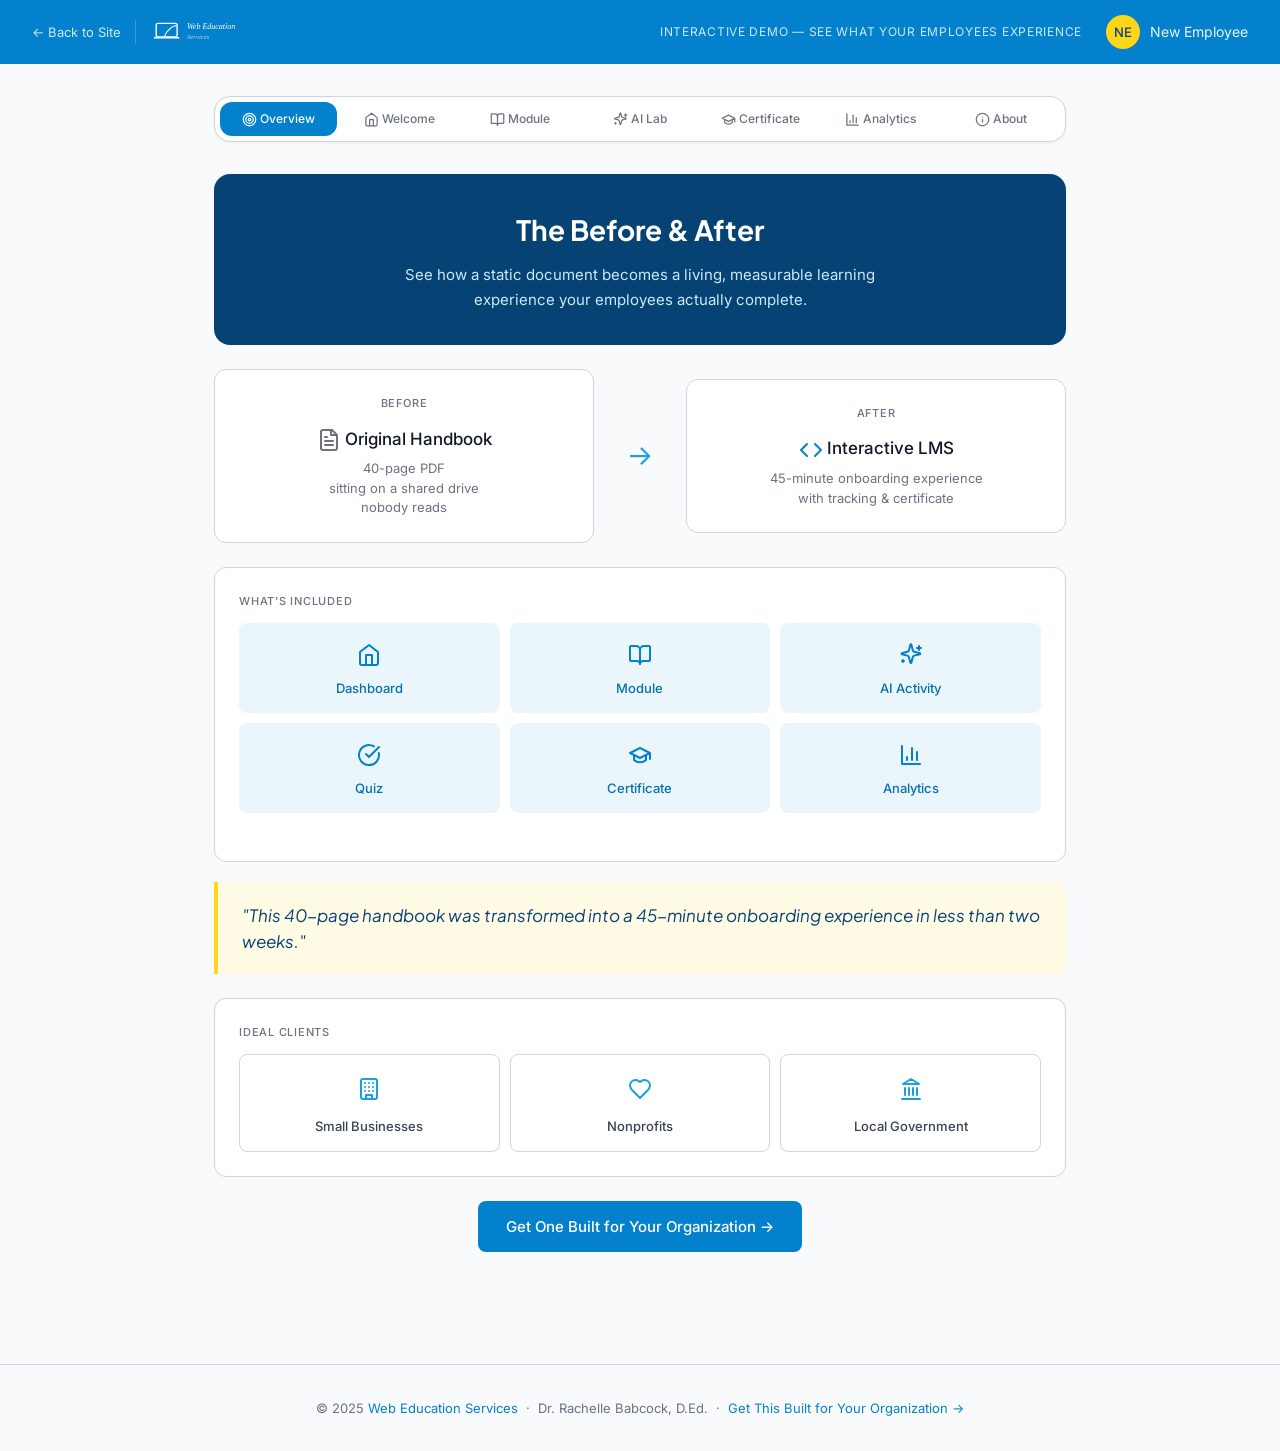
==== Websites/webeducationservices/demo.html @ 4911e9e9 "Add Web Education Services site (brand-standards rebrand) Marketing site (index.html) + interactive " ====
<!DOCTYPE html>
<html lang="en">
<head>
<meta charset="UTF-8" />
<meta name="viewport" content="width=device-width, initial-scale=1.0" />
<title>New Employee Success — Web Education Services</title>
<link rel="preconnect" href="https://fonts.googleapis.com" />
<link rel="preconnect" href="https://fonts.gstatic.com" crossorigin />
<link href="https://fonts.googleapis.com/css2?family=Inter:ital,wght@0,400;0,500;0,600;0,700;1,400&family=Plus+Jakarta+Sans:ital,wght@0,500;0,600;0,700;0,800;1,600;1,700&display=swap" rel="stylesheet" />
<style>
*, *::before, *::after { box-sizing: border-box; margin: 0; padding: 0; }
:root {
  /* Brand Blue */
  --blue-900:#064273;--blue-800:#0570B0;--blue-700:#0570B0;--blue-600:#0381CC;--blue-500:#1A9FE0;--blue-400:#1A9FE0;
  --blue-200:#CCE9F9;--blue-100:#CCE9F9;--blue-50:#EBF5FC;
  /* Brand Yellow (legacy amber names remapped) */
  --yellow-600:#C9A800;--yellow-500:#FDD618;--yellow-400:#FDE04A;--yellow-100:#FEF6CC;--yellow-50:#FFFBE5;
  --amber-900:#064273;--amber-800:#C9A800;--amber-700:#C9A800;--amber-600:#C9A800;
  --amber-400:#FDD618;--amber-300:#FDD618;--amber-100:#FDE04A;--amber-50:#FFFBE5;
  /* Neutrals */
  --gray-900:#111827;--gray-700:#374151;--gray-600:#4B5563;--gray-500:#6B7280;--gray-400:#9CA3AF;
  --gray-300:#D1D5DB;--gray-200:#E5E7EB;--gray-100:#F3F4F6;--gray-50:#F9FAFB;
  /* Semantic (kept for quiz/analytics feedback) */
  --white:#ffffff;--green-700:#065F46;--green-500:#10B981;--green-50:#ECFDF5;
  --red-700:#991B1B;--red-400:#EF4444;--red-50:#FEF2F2;
  --orange-600:#EA580C;--orange-50:#FFF7ED;--orange-700:#9A3412;
  /* Typography */
  --font-heading:'Plus Jakarta Sans','Segoe UI',Arial,sans-serif;--font-body:'Inter','Segoe UI',Arial,sans-serif;
  --font-sans:'Inter','Segoe UI',Arial,sans-serif;--font-serif:'Plus Jakarta Sans','Segoe UI',Arial,sans-serif;
  --r-sm:6px;--r-md:8px;--r-lg:12px;--r-xl:16px;
}
html { scroll-behavior:smooth; }
body { font-family:var(--font-body);background:var(--gray-50);color:var(--gray-700);min-height:100vh;line-height:1.7;-webkit-font-smoothing:antialiased; }
h1,h2,h3,h4 { font-weight:700; }
.hero h1 { font-weight:800;letter-spacing:-0.01em; }

/* ── ICON SYSTEM ── */
.ico { display:inline-block;vertical-align:middle;flex-shrink:0;width:24px;height:24px; }
.icon-sprite { position:absolute;width:0;height:0;overflow:hidden; }
.stat-icon,.sp-icon,.feat-icon,.client-icon,.why-icon { color:var(--blue-600); }
.feat-item .ico,.tb-label .ico { color:var(--blue-600); }
.tab-btn .ico { width:15px;height:15px; }
.copy-btn .ico,.btn-print .ico,.btn-outline .ico,.reset-btn .ico { width:16px;height:16px; }

/* NAV */
.topnav { background:var(--blue-600);padding:0 2rem;display:flex;align-items:center;justify-content:space-between;height:64px;position:sticky;top:0;z-index:100;box-shadow:0 1px 0 rgba(255,255,255,0.1); }
.nav-left { display:flex;align-items:center;gap:14px; }
.nav-back { font-size:13px;color:var(--blue-100);text-decoration:none;display:flex;align-items:center;gap:6px;transition:color .15s; }
.nav-back:hover { color:var(--amber-300); }
.nav-divider { width:1px;height:24px;background:rgba(255,255,255,0.2); }
.nav-right { display:flex;align-items:center;gap:1.5rem; }
.nav-portal-label { font-size:12px;color:var(--blue-200);letter-spacing:.06em;text-transform:uppercase; }
.nav-user { display:flex;align-items:center;gap:10px;font-size:14px;color:var(--blue-50); }
.nav-avatar { width:34px;height:34px;border-radius:50%;background:var(--amber-300);color:var(--amber-900);display:flex;align-items:center;justify-content:center;font-size:13px;font-weight:500; }

/* LAYOUT */
.page-wrap { max-width:900px;margin:0 auto;padding:2rem 1.5rem 4rem; }

/* TABS */
.tab-strip { display:flex;gap:3px;background:var(--white);border:1px solid var(--gray-300);border-radius:var(--r-xl);padding:5px;margin-bottom:2rem;box-shadow:0 1px 3px rgba(0,0,0,.06); }
.tab-btn { flex:1;padding:9px 6px;font-size:12px;font-weight:500;font-family:var(--font-sans);border:none;background:transparent;border-radius:var(--r-lg);cursor:pointer;color:var(--gray-500);transition:all .18s;text-align:center;line-height:1.3; }
.tab-btn.active { background:var(--blue-600);color:var(--white); }
.tab-btn:hover:not(.active) { background:var(--blue-50);color:var(--blue-800); }
.panel { display:none;animation:fadeUp .25s ease; }
.panel.active { display:block; }
@keyframes fadeUp { from{opacity:0;transform:translateY(8px)} to{opacity:1;transform:translateY(0)} }

/* CARDS */
.card { background:var(--white);border:1px solid var(--gray-300);border-radius:var(--r-lg);padding:1.5rem;margin-bottom:1.25rem; }
.card-label { font-size:11px;font-weight:500;letter-spacing:.07em;text-transform:uppercase;color:var(--gray-500);margin-bottom:.75rem; }

/* DASHBOARD */
.hero { background:var(--blue-600);border-radius:var(--r-xl);padding:2.5rem 2rem;text-align:center;margin-bottom:1.5rem;position:relative;overflow:hidden; }
.hero::before { content:'';position:absolute;top:-40px;right:-40px;width:200px;height:200px;border-radius:50%;background:rgba(255,255,255,.05); }
.hero::after { content:'';position:absolute;bottom:-60px;left:-30px;width:240px;height:240px;border-radius:50%;background:rgba(255,255,255,.04); }
.hero-eyebrow { display:inline-block;font-size:11px;font-weight:500;letter-spacing:.08em;text-transform:uppercase;color:var(--blue-100);background:rgba(255,255,255,.12);padding:4px 14px;border-radius:20px;margin-bottom:1rem; }
.hero h1 { font-family:var(--font-serif);font-size:32px;color:var(--white);margin-bottom:.75rem;line-height:1.2;position:relative;z-index:1; }
.hero p { font-size:15px;color:var(--blue-100);max-width:460px;margin:0 auto 1.75rem;line-height:1.65;position:relative;z-index:1; }
.btn-primary { display:inline-block;padding:12px 32px;background:var(--amber-300);color:var(--amber-900);border-radius:var(--r-md);font-size:15px;font-weight:500;font-family:var(--font-sans);cursor:pointer;border:none;transition:background .15s,transform .1s;position:relative;z-index:1; }
.btn-primary:hover { background:var(--amber-100); }
.btn-primary:active { transform:scale(.98); }
.dash-grid { display:grid;grid-template-columns:1fr 1fr;gap:1.25rem;margin-bottom:1.25rem; }
.check-list { list-style:none; }
.check-list li { display:flex;align-items:center;gap:10px;font-size:14px;padding:6px 0;color:var(--gray-700);border-bottom:1px solid var(--gray-100); }
.check-list li:last-child { border-bottom:none; }
.check-icon { color:var(--blue-600);font-size:16px;flex-shrink:0; }
.time-big { font-size:48px;font-weight:500;color:var(--blue-600);line-height:1;margin-bottom:4px; }
.time-unit { font-size:14px;color:var(--gray-500);margin-bottom:1.5rem; }
.progress-list { list-style:none; }
.progress-list li { display:flex;align-items:center;gap:12px;font-size:14px;padding:7px 0;color:var(--gray-500);border-bottom:1px solid var(--gray-100); }
.progress-list li:last-child { border-bottom:none; }
.p-dot { width:20px;height:20px;border-radius:50%;border:2px solid var(--gray-300);display:flex;align-items:center;justify-content:center;flex-shrink:0;font-size:10px; }
.p-dot.active { background:var(--amber-300);border-color:var(--amber-400); }
.p-dot.done { background:var(--blue-50);border-color:var(--blue-400);color:var(--blue-600);font-size:11px; }
.tip-box { background:var(--amber-50);border-left:4px solid var(--amber-300);border-radius:0 var(--r-md) var(--r-md) 0;padding:1rem 1.25rem;font-size:15px;font-style:italic;color:var(--amber-800);line-height:1.65;margin-bottom:1.5rem; }

/* MODULE */
.mod-header { display:flex;align-items:center;gap:12px;margin-bottom:1.75rem;padding-bottom:1.25rem;border-bottom:1px solid var(--gray-300); }
.mod-badge { padding:5px 14px;font-size:12px;font-weight:500;border-radius:20px;background:var(--blue-50);color:var(--blue-800);white-space:nowrap; }
.mod-header h2 { font-size:22px;font-weight:500; }
.obj-list { list-style:none; }
.obj-list li { display:flex;align-items:flex-start;gap:10px;font-size:15px;padding:7px 0;color:var(--gray-700);line-height:1.5;border-bottom:1px solid var(--gray-100); }
.obj-list li:last-child { border-bottom:none; }
.obj-arrow { color:var(--blue-400);flex-shrink:0;margin-top:2px; }
.why-grid { display:grid;grid-template-columns:repeat(4,1fr);gap:10px; }
.why-item { background:var(--blue-50);border-radius:var(--r-md);padding:14px 10px;text-align:center;font-size:13px;font-weight:500;color:var(--blue-800); }
.why-icon { font-size:22px;color:var(--blue-600);margin-bottom:8px;display:block; }
.scenario-label { font-size:11px;font-weight:500;letter-spacing:.07em;text-transform:uppercase;color:var(--blue-400);margin-bottom:6px; }
.scenario-title { font-size:18px;font-weight:500;margin-bottom:8px; }
.scenario-p { font-size:15px;color:var(--gray-500);line-height:1.65;margin-bottom:1rem; }
.scenario-q { font-size:15px;font-weight:500;margin-bottom:.75rem; }
.choice-list { list-style:none; }
.choice-item { display:flex;align-items:center;gap:12px;font-size:15px;padding:12px 16px;border-radius:var(--r-md);cursor:pointer;border:1.5px solid var(--gray-300);margin-bottom:8px;transition:all .15s;color:var(--gray-700);background:var(--white); }
.choice-item:hover { border-color:var(--blue-400);background:var(--blue-50); }
.choice-item.correct { background:var(--green-50);border-color:var(--green-500);color:var(--green-700); }
.choice-item.wrong { background:var(--red-50);border-color:var(--red-400);color:var(--red-700); }
.radio-ring { width:18px;height:18px;border-radius:50%;border:2px solid var(--blue-400);flex-shrink:0; }
.feedback-box { display:none;margin-top:1rem;padding:14px 16px;border-radius:var(--r-md);font-size:14px;line-height:1.6; }
.feedback-box.show { display:block; }
.feedback-box.correct { background:var(--green-50);color:var(--green-700);border:1px solid var(--green-500); }
.feedback-box.wrong { background:var(--red-50);color:var(--red-700);border:1px solid var(--red-400); }
.kc-item { display:flex;align-items:center;gap:12px;font-size:15px;padding:12px 16px;border-radius:var(--r-md);cursor:pointer;border:1.5px solid var(--gray-300);margin-bottom:8px;transition:all .15s;color:var(--gray-700);background:var(--white); }
.kc-item:hover { border-color:var(--blue-400);background:var(--blue-50); }
.kc-item.correct { background:var(--green-50);border-color:var(--green-500);color:var(--green-700); }
.kc-item.wrong { background:var(--red-50);border-color:var(--red-400);color:var(--red-700); }
.kc-letter { width:28px;height:28px;border-radius:var(--r-sm);background:var(--blue-50);color:var(--blue-800);display:flex;align-items:center;justify-content:center;font-size:13px;font-weight:500;flex-shrink:0; }
.drag-grid { display:grid;grid-template-columns:1fr 1fr;gap:16px; }
.drop-zone { border:2px dashed var(--gray-300);border-radius:var(--r-lg);padding:14px;min-height:180px;transition:border-color .15s; }
.drop-zone.respect { border-color:var(--green-500); }
.drop-zone.not-respect { border-color:var(--red-400); }
.drop-zone h4 { font-size:12px;font-weight:500;letter-spacing:.06em;text-transform:uppercase;margin-bottom:10px; }
.drop-zone.respect h4 { color:#059669; }
.drop-zone.not-respect h4 { color:#DC2626; }
.drag-item { display:flex;align-items:center;gap:8px;font-size:13px;padding:8px 12px;background:var(--white);border:1px solid var(--gray-300);border-radius:var(--r-sm);margin-bottom:6px;cursor:grab;user-select:none;transition:opacity .15s;color:var(--gray-700); }
.drag-item:active { cursor:grabbing;opacity:.6; }
.drag-grip { color:var(--gray-300);font-size:13px; }
.drag-item.placed-correct { border-left:3px solid var(--green-500); }
.drag-item.placed-wrong { border-left:3px solid var(--red-400); }
.drag-source { display:flex;flex-wrap:wrap;gap:8px;margin-top:14px; }
.reflect-area { width:100%;padding:12px 14px;font-size:15px;border:1.5px solid var(--gray-300);border-radius:var(--r-md);font-family:var(--font-sans);color:var(--gray-900);background:var(--gray-50);resize:vertical;min-height:90px;transition:border-color .15s;margin-top:10px; }
.reflect-area:focus { outline:none;border-color:var(--blue-400); }

/* AI LAB */
.ai-hero { background:var(--blue-600);border-radius:var(--r-xl);padding:1.75rem;margin-bottom:1.25rem; }
.ai-hero-badge { display:inline-block;font-size:11px;font-weight:500;letter-spacing:.07em;text-transform:uppercase;background:var(--amber-300);color:var(--amber-900);padding:4px 12px;border-radius:20px;margin-bottom:.75rem; }
.ai-hero h2 { font-family:var(--font-serif);font-size:26px;color:var(--white);margin-bottom:.5rem; }
.ai-hero p { font-size:14px;color:var(--blue-100);line-height:1.6; }
.prompt-display { background:var(--gray-50);border:1px solid var(--gray-300);border-radius:var(--r-md);padding:1.25rem;font-size:14px;line-height:1.75;color:var(--gray-700);white-space:pre-wrap;margin-bottom:1rem; }
.copy-btn { display:inline-flex;align-items:center;gap:8px;font-size:14px;font-family:var(--font-sans);padding:10px 20px;border:1.5px solid var(--blue-400);border-radius:var(--r-md);background:transparent;cursor:pointer;color:var(--blue-600);transition:all .15s; }
.copy-btn:hover { background:var(--blue-50); }
.copy-btn.copied { color:#059669;border-color:#10B981; }
.rq-list { list-style:none; }
.rq-item { display:flex;align-items:flex-start;gap:12px;font-size:15px;padding:10px 0;border-bottom:1px solid var(--gray-100);color:var(--gray-700);line-height:1.5; }
.rq-item:last-child { border-bottom:none; }
.rq-num { width:24px;height:24px;border-radius:50%;background:var(--amber-50);color:var(--amber-800);font-size:12px;font-weight:500;display:flex;align-items:center;justify-content:center;flex-shrink:0;margin-top:1px; }

/* CERTIFICATE */
.cert-outer { background:var(--white);border:3px solid var(--blue-600);border-radius:var(--r-xl);padding:3rem 2.5rem;text-align:center;position:relative;max-width:680px;margin:0 auto 1.5rem; }
.cert-corner { position:absolute;width:50px;height:50px;border-color:var(--amber-300);border-style:solid;opacity:.7; }
.cert-corner.tl { top:14px;left:14px;border-width:3px 0 0 3px; }
.cert-corner.tr { top:14px;right:14px;border-width:3px 3px 0 0; }
.cert-corner.bl { bottom:14px;left:14px;border-width:0 0 3px 3px; }
.cert-corner.br { bottom:14px;right:14px;border-width:0 3px 3px 0; }
.cert-eyebrow { font-size:11px;letter-spacing:.14em;text-transform:uppercase;color:var(--gray-500);margin-bottom:4px; }
.cert-org { font-size:16px;font-weight:500;color:var(--blue-600);letter-spacing:.05em;margin-bottom:1rem; }
.cert-rule { width:80px;height:3px;background:var(--amber-300);margin:0 auto 1.25rem;border-radius:2px; }
.cert-sub { font-size:14px;color:var(--gray-500);margin-bottom:6px; }
.cert-title { font-family:var(--font-serif);font-size:26px;color:var(--gray-900);margin-bottom:1.25rem; }
.cert-name-input { font-family:var(--font-serif);font-size:28px;color:var(--blue-900);border:none;border-bottom:2px solid var(--blue-400);background:transparent;text-align:center;width:300px;padding:4px 8px;margin-bottom:1.5rem;display:block;margin-left:auto;margin-right:auto; }
.cert-name-input:focus { outline:none;border-bottom-color:var(--amber-300); }
.cert-competencies { display:inline-grid;grid-template-columns:auto auto;gap:6px 2rem;text-align:left;margin-bottom:1.5rem; }
.cert-comp { font-size:14px;color:var(--gray-600);display:flex;align-items:center;gap:8px; }
.cert-check { color:var(--blue-600);font-size:15px; }
.cert-sig-row { display:grid;grid-template-columns:repeat(3,1fr);gap:1.5rem;margin-top:2rem;padding-top:1.5rem;border-top:1px solid var(--gray-300); }
.cert-sig { text-align:center; }
.cert-sig-line { height:30px;border-bottom:1.5px solid var(--blue-400);margin-bottom:6px; }
.cert-sig input { width:100%;border:none;background:transparent;font-family:var(--font-serif);font-size:16px;text-align:center;color:var(--gray-900);padding:4px; }
.cert-sig input:focus { outline:none; }
.cert-sig-label { font-size:11px;letter-spacing:.07em;text-transform:uppercase;color:var(--gray-500); }
.btn-print { display:inline-flex;align-items:center;gap:8px;padding:12px 28px;background:var(--blue-600);color:var(--white);border:none;border-radius:var(--r-md);font-size:15px;font-weight:500;font-family:var(--font-sans);cursor:pointer;transition:background .15s;margin-right:10px; }
.btn-print:hover { background:var(--blue-800); }
.btn-outline { display:inline-flex;align-items:center;gap:8px;padding:12px 28px;background:transparent;color:var(--blue-600);border:1.5px solid var(--blue-400);border-radius:var(--r-md);font-size:15px;font-weight:500;font-family:var(--font-sans);cursor:pointer;transition:all .15s; }
.btn-outline:hover { background:var(--blue-50); }

/* PORTFOLIO */
.portfolio-hero { background:var(--blue-900);border-radius:var(--r-xl);padding:2rem;margin-bottom:1.5rem;text-align:center; }
.portfolio-hero h2 { font-family:var(--font-serif);font-size:28px;color:var(--white);margin-bottom:.5rem; }
.portfolio-hero p { font-size:15px;color:var(--blue-200);max-width:480px;margin:0 auto; }
.ba-flow { display:grid;grid-template-columns:1fr 60px 1fr;gap:16px;align-items:center;margin-bottom:1.5rem; }
.ba-card { background:var(--white);border:1px solid var(--gray-300);border-radius:var(--r-lg);padding:1.5rem;text-align:center; }
.ba-card h4 { font-size:11px;font-weight:500;letter-spacing:.07em;text-transform:uppercase;color:var(--gray-500);margin-bottom:.75rem; }
.ba-big { font-size:17px;font-weight:500;color:var(--gray-900);margin-bottom:6px; }
.ba-sm { font-size:13px;color:var(--gray-500);line-height:1.5; }
.ba-arrow { text-align:center;font-size:28px;color:var(--blue-400); }
.feature-grid { display:grid;grid-template-columns:repeat(3,1fr);gap:10px;margin-bottom:1.5rem; }
.feat-item { background:var(--blue-50);border-radius:var(--r-md);padding:14px 10px;text-align:center;font-size:13px;font-weight:500;color:var(--blue-800); }
.feat-icon { font-size:20px;color:var(--blue-600);margin-bottom:6px;display:block; }
.tagline-pull { background:var(--amber-50);border-left:4px solid var(--amber-300);border-radius:0 var(--r-md) var(--r-md) 0;padding:1.25rem 1.5rem;font-size:17px;font-style:italic;font-family:var(--font-serif);color:var(--amber-900);line-height:1.55;margin-bottom:1.5rem; }
.client-grid { display:grid;grid-template-columns:repeat(3,1fr);gap:10px; }
.client-chip { background:var(--white);border:1px solid var(--gray-300);border-radius:var(--r-md);padding:14px 12px;font-size:13px;font-weight:500;color:var(--gray-700);text-align:center;display:flex;flex-direction:column;align-items:center;gap:8px; }
.client-icon { font-size:22px;color:var(--blue-400); }

/* ANALYTICS */
.analytics-hero { background:var(--blue-900);border-radius:var(--r-xl);padding:2rem;margin-bottom:1.5rem;display:flex;align-items:center;justify-content:space-between;gap:1rem; }
.analytics-hero-text h2 { font-family:var(--font-serif);font-size:26px;color:var(--white);margin-bottom:.35rem; }
.analytics-hero-text p { font-size:14px;color:var(--blue-200); }
.analytics-hero-badge { background:rgba(255,255,255,.1);border:1px solid rgba(255,255,255,.2);border-radius:var(--r-lg);padding:1rem 1.5rem;text-align:center;flex-shrink:0; }
.analytics-hero-badge .big-pct { font-size:40px;font-weight:500;color:var(--white);line-height:1; }
.analytics-hero-badge .pct-label { font-size:12px;color:var(--blue-200);margin-top:4px; }
.stat-row { display:grid;grid-template-columns:repeat(4,1fr);gap:12px;margin-bottom:1.25rem; }
.stat-card { background:var(--white);border:1px solid var(--gray-300);border-radius:var(--r-lg);padding:1.25rem;text-align:center; }
.stat-icon { font-size:22px;margin-bottom:8px; }
.stat-val { font-size:26px;font-weight:500;color:var(--blue-600);line-height:1;margin-bottom:4px; }
.stat-lbl { font-size:12px;color:var(--gray-500); }
.section-progress-list { list-style:none; }
.sp-row { display:flex;align-items:center;gap:12px;padding:10px 0;border-bottom:1px solid var(--gray-100); }
.sp-row:last-child { border-bottom:none; }
.sp-icon { font-size:18px;flex-shrink:0;width:28px;text-align:center; }
.sp-label { font-size:14px;font-weight:500;color:var(--gray-700);width:140px;flex-shrink:0; }
.sp-bar-wrap { flex:1;height:10px;background:var(--gray-100);border-radius:10px;overflow:hidden; }
.sp-bar { height:100%;border-radius:10px;transition:width 1s cubic-bezier(.4,0,.2,1); }
.sp-bar.complete { background:var(--green-500); }
.sp-bar.partial { background:var(--amber-300); }
.sp-bar.zero { background:var(--gray-200); }
.sp-time { font-size:13px;color:var(--gray-500);width:60px;text-align:right;flex-shrink:0; }
.sp-status { font-size:12px;font-weight:500;width:80px;text-align:right;flex-shrink:0; }
.sp-status.done { color:var(--green-700); }
.sp-status.partial { color:var(--amber-600); }
.sp-status.todo { color:var(--gray-400); }
.time-bar-list { list-style:none; }
.tb-row { display:flex;align-items:center;gap:12px;padding:10px 0;border-bottom:1px solid var(--gray-100); }
.tb-row:last-child { border-bottom:none; }
.tb-label { font-size:14px;color:var(--gray-700);width:160px;flex-shrink:0; }
.tb-bar-wrap { flex:1;height:14px;background:var(--gray-100);border-radius:10px;overflow:hidden; }
.tb-bar { height:100%;border-radius:10px;background:var(--blue-400);transition:width 1s cubic-bezier(.4,0,.2,1); }
.tb-bar.slow { background:var(--amber-300); }
.tb-val { font-size:13px;font-weight:500;color:var(--gray-700);width:55px;text-align:right;flex-shrink:0; }
.struggle-grid { display:grid;grid-template-columns:1fr 1fr;gap:12px; }
.struggle-card { border-radius:var(--r-lg);padding:1.25rem;border:1px solid; }
.struggle-card.warn { background:var(--orange-50);border-color:#FED7AA;color:var(--orange-700); }
.struggle-card.ok { background:var(--green-50);border-color:#A7F3D0;color:var(--green-700); }
.struggle-card.info { background:var(--blue-50);border-color:var(--blue-100);color:var(--blue-800); }
.struggle-card h4 { font-size:13px;font-weight:500;margin-bottom:.5rem;display:flex;align-items:center;gap:6px; }
.struggle-card p { font-size:13px;line-height:1.55;opacity:.85; }
.quiz-grid { display:grid;grid-template-columns:1fr 1fr;gap:16px; }
.quiz-donut-wrap { display:flex;align-items:center;justify-content:center;flex-direction:column;gap:8px; }
.donut-svg { transform:rotate(-90deg); }
.donut-label { font-size:22px;font-weight:500;color:var(--blue-600); }
.donut-sub { font-size:12px;color:var(--gray-500); }
.attempt-list { list-style:none;flex:1; }
.attempt-row { display:flex;align-items:center;gap:10px;font-size:14px;padding:8px 0;border-bottom:1px solid var(--gray-100);color:var(--gray-700); }
.attempt-row:last-child { border-bottom:none; }
.attempt-badge { font-size:11px;font-weight:500;padding:2px 8px;border-radius:20px;flex-shrink:0; }
.attempt-badge.pass { background:var(--green-50);color:var(--green-700);border:1px solid #A7F3D0; }
.attempt-badge.fail { background:var(--red-50);color:var(--red-700);border:1px solid #FECACA; }
.reset-btn { display:inline-flex;align-items:center;gap:6px;font-size:13px;padding:8px 16px;border:1px solid var(--gray-300);border-radius:var(--r-md);background:transparent;cursor:pointer;color:var(--gray-500);font-family:var(--font-sans);transition:all .15s; }
.reset-btn:hover { border-color:var(--red-400);color:var(--red-700);background:var(--red-50); }

/* FOOTER */
.page-footer { text-align:center;padding:2rem;font-size:13px;color:var(--gray-500);border-top:1px solid var(--gray-300);margin-top:3rem; }
.page-footer a { color:var(--blue-600);text-decoration:none; }
.page-footer a:hover { color:var(--amber-600); }

@media print {
  .topnav,.tab-strip,.page-footer,.btn-print,.btn-outline { display:none!important; }
  body { background:white; }
  .panel { display:block!important; }
  #panel-dashboard,#panel-module,#panel-ailab,#panel-portfolio,#panel-analytics,#panel-about { display:none!important; }
  #panel-cert { display:block!important; }
}
</style>
</head>
<body>

<!-- ICON SPRITE (stroke-based, brand-colored via currentColor) -->
<svg class="icon-sprite" aria-hidden="true" xmlns="http://www.w3.org/2000/svg">
  <symbol id="i-target" viewBox="0 0 24 24" fill="none" stroke="currentColor" stroke-width="2" stroke-linecap="round" stroke-linejoin="round"><circle cx="12" cy="12" r="10"/><circle cx="12" cy="12" r="6"/><circle cx="12" cy="12" r="2"/></symbol>
  <symbol id="i-home" viewBox="0 0 24 24" fill="none" stroke="currentColor" stroke-width="2" stroke-linecap="round" stroke-linejoin="round"><path d="m3 9 9-7 9 7v11a2 2 0 0 1-2 2H5a2 2 0 0 1-2-2z"/><polyline points="9 22 9 12 15 12 15 22"/></symbol>
  <symbol id="i-book" viewBox="0 0 24 24" fill="none" stroke="currentColor" stroke-width="2" stroke-linecap="round" stroke-linejoin="round"><path d="M12 7v14"/><path d="M3 18a1 1 0 0 1-1-1V4a1 1 0 0 1 1-1h5a4 4 0 0 1 4 4 4 4 0 0 1 4-4h5a1 1 0 0 1 1 1v13a1 1 0 0 1-1 1h-6a3 3 0 0 0-3 3 3 3 0 0 0-3-3z"/></symbol>
  <symbol id="i-spark" viewBox="0 0 24 24" fill="none" stroke="currentColor" stroke-width="2" stroke-linecap="round" stroke-linejoin="round"><path d="M9.94 14.06A2 2 0 0 0 8.5 12.62l-5.62-1.45a.5.5 0 0 1 0-.96L8.5 8.76a2 2 0 0 0 1.44-1.44l1.45-5.62a.5.5 0 0 1 .96 0l1.45 5.62a2 2 0 0 0 1.44 1.44l5.62 1.45a.5.5 0 0 1 0 .96l-5.62 1.45a2 2 0 0 0-1.44 1.44l-1.45 5.62a.5.5 0 0 1-.96 0z"/><path d="M20 3v4M22 5h-4M4 17v2M5 18H3"/></symbol>
  <symbol id="i-grad" viewBox="0 0 24 24" fill="none" stroke="currentColor" stroke-width="2" stroke-linecap="round" stroke-linejoin="round"><path d="M22 10v6M2 10l10-5 10 5-10 5z"/><path d="M6 12v5c3 3 9 3 12 0v-5"/></symbol>
  <symbol id="i-chart" viewBox="0 0 24 24" fill="none" stroke="currentColor" stroke-width="2" stroke-linecap="round" stroke-linejoin="round"><path d="M3 3v18h18"/><path d="M18 17V9"/><path d="M13 17V5"/><path d="M8 17v-3"/></symbol>
  <symbol id="i-info" viewBox="0 0 24 24" fill="none" stroke="currentColor" stroke-width="2" stroke-linecap="round" stroke-linejoin="round"><circle cx="12" cy="12" r="10"/><path d="M12 16v-4"/><path d="M12 8h.01"/></symbol>
  <symbol id="i-eye" viewBox="0 0 24 24" fill="none" stroke="currentColor" stroke-width="2" stroke-linecap="round" stroke-linejoin="round"><path d="M2.06 12.35a1 1 0 0 1 0-.7 10.94 10.94 0 0 1 19.88 0 1 1 0 0 1 0 .7 10.94 10.94 0 0 1-19.88 0"/><circle cx="12" cy="12" r="3"/></symbol>
  <symbol id="i-shield" viewBox="0 0 24 24" fill="none" stroke="currentColor" stroke-width="2" stroke-linecap="round" stroke-linejoin="round"><path d="M20 13c0 5-3.5 7.5-7.66 8.95a1 1 0 0 1-.67-.01C7.5 20.5 4 18 4 13V6a1 1 0 0 1 1-1c2 0 4.5-1.2 6.24-2.72a1.17 1.17 0 0 1 1.52 0C14.51 3.81 17 5 19 5a1 1 0 0 1 1 1z"/><path d="m9 12 2 2 4-4"/></symbol>
  <symbol id="i-users" viewBox="0 0 24 24" fill="none" stroke="currentColor" stroke-width="2" stroke-linecap="round" stroke-linejoin="round"><path d="M16 21v-2a4 4 0 0 0-4-4H6a4 4 0 0 0-4 4v2"/><circle cx="9" cy="7" r="4"/><path d="M22 21v-2a4 4 0 0 0-3-3.87"/><path d="M16 3.13a4 4 0 0 1 0 7.75"/></symbol>
  <symbol id="i-heart" viewBox="0 0 24 24" fill="none" stroke="currentColor" stroke-width="2" stroke-linecap="round" stroke-linejoin="round"><path d="M19 14c1.49-1.46 3-3.21 3-5.5A5.5 5.5 0 0 0 16.5 3c-1.76 0-3 .5-4.5 2-1.5-1.5-2.74-2-4.5-2A5.5 5.5 0 0 0 2 8.5c0 2.29 1.51 4.04 3 5.5l7 7Z"/></symbol>
  <symbol id="i-briefcase" viewBox="0 0 24 24" fill="none" stroke="currentColor" stroke-width="2" stroke-linecap="round" stroke-linejoin="round"><path d="M16 20V4a2 2 0 0 0-2-2h-4a2 2 0 0 0-2 2v16"/><rect width="20" height="14" x="2" y="6" rx="2"/></symbol>
  <symbol id="i-check-circle" viewBox="0 0 24 24" fill="none" stroke="currentColor" stroke-width="2" stroke-linecap="round" stroke-linejoin="round"><path d="M21.801 10A10 10 0 1 1 17 3.335"/><path d="m9 11 3 3L22 4"/></symbol>
  <symbol id="i-x-circle" viewBox="0 0 24 24" fill="none" stroke="currentColor" stroke-width="2" stroke-linecap="round" stroke-linejoin="round"><circle cx="12" cy="12" r="10"/><path d="m15 9-6 6"/><path d="m9 9 6 6"/></symbol>
  <symbol id="i-clip" viewBox="0 0 24 24" fill="none" stroke="currentColor" stroke-width="2" stroke-linecap="round" stroke-linejoin="round"><rect width="8" height="4" x="8" y="2" rx="1" ry="1"/><path d="M16 4h2a2 2 0 0 1 2 2v14a2 2 0 0 1-2 2H6a2 2 0 0 1-2-2V6a2 2 0 0 1 2-2h2"/></symbol>
  <symbol id="i-printer" viewBox="0 0 24 24" fill="none" stroke="currentColor" stroke-width="2" stroke-linecap="round" stroke-linejoin="round"><path d="M6 18H4a2 2 0 0 1-2-2v-5a2 2 0 0 1 2-2h16a2 2 0 0 1 2 2v5a2 2 0 0 1-2 2h-2"/><path d="M6 9V2h12v7"/><rect width="12" height="8" x="6" y="14"/></symbol>
  <symbol id="i-download" viewBox="0 0 24 24" fill="none" stroke="currentColor" stroke-width="2" stroke-linecap="round" stroke-linejoin="round"><path d="M21 15v4a2 2 0 0 1-2 2H5a2 2 0 0 1-2-2v-4"/><polyline points="7 10 12 15 17 10"/><line x1="12" x2="12" y1="15" y2="3"/></symbol>
  <symbol id="i-file" viewBox="0 0 24 24" fill="none" stroke="currentColor" stroke-width="2" stroke-linecap="round" stroke-linejoin="round"><path d="M15 2H6a2 2 0 0 0-2 2v16a2 2 0 0 0 2 2h12a2 2 0 0 0 2-2V7Z"/><path d="M14 2v5h5"/><path d="M10 9H8"/><path d="M16 13H8"/><path d="M16 17H8"/></symbol>
  <symbol id="i-code" viewBox="0 0 24 24" fill="none" stroke="currentColor" stroke-width="2" stroke-linecap="round" stroke-linejoin="round"><polyline points="16 18 22 12 16 6"/><polyline points="8 6 2 12 8 18"/></symbol>
  <symbol id="i-device" viewBox="0 0 24 24" fill="none" stroke="currentColor" stroke-width="2" stroke-linecap="round" stroke-linejoin="round"><rect width="14" height="20" x="5" y="2" rx="2" ry="2"/><path d="M12 18h.01"/></symbol>
  <symbol id="i-building" viewBox="0 0 24 24" fill="none" stroke="currentColor" stroke-width="2" stroke-linecap="round" stroke-linejoin="round"><rect width="16" height="20" x="4" y="2" rx="2"/><path d="M9 22v-4h6v4"/><path d="M8 6h.01M16 6h.01M12 6h.01M12 10h.01M12 14h.01M16 10h.01M16 14h.01M8 10h.01M8 14h.01"/></symbol>
  <symbol id="i-landmark" viewBox="0 0 24 24" fill="none" stroke="currentColor" stroke-width="2" stroke-linecap="round" stroke-linejoin="round"><line x1="3" x2="21" y1="22" y2="22"/><line x1="6" x2="6" y1="18" y2="11"/><line x1="10" x2="10" y1="18" y2="11"/><line x1="14" x2="14" y1="18" y2="11"/><line x1="18" x2="18" y1="18" y2="11"/><polygon points="12 2 20 7 4 7"/></symbol>
  <symbol id="i-clock" viewBox="0 0 24 24" fill="none" stroke="currentColor" stroke-width="2" stroke-linecap="round" stroke-linejoin="round"><circle cx="12" cy="12" r="10"/><polyline points="12 6 12 12 16 14"/></symbol>
  <symbol id="i-zap" viewBox="0 0 24 24" fill="none" stroke="currentColor" stroke-width="2" stroke-linecap="round" stroke-linejoin="round"><path d="M4 14a1 1 0 0 1-.78-1.63l9.9-10.2a.5.5 0 0 1 .86.46l-1.92 6.02A1 1 0 0 0 13 10h7a1 1 0 0 1 .78 1.63l-9.9 10.2a.5.5 0 0 1-.86-.46l1.92-6.02A1 1 0 0 0 11 14z"/></symbol>
  <symbol id="i-trash" viewBox="0 0 24 24" fill="none" stroke="currentColor" stroke-width="2" stroke-linecap="round" stroke-linejoin="round"><path d="M3 6h18"/><path d="M19 6v14a2 2 0 0 1-2 2H7a2 2 0 0 1-2-2V6m3 0V4a2 2 0 0 1 2-2h4a2 2 0 0 1 2 2v2"/><line x1="10" x2="10" y1="11" y2="17"/><line x1="14" x2="14" y1="11" y2="17"/></symbol>
  <symbol id="i-clipboard-x" viewBox="0 0 24 24" fill="none" stroke="currentColor" stroke-width="2" stroke-linecap="round" stroke-linejoin="round"><rect width="8" height="4" x="8" y="2" rx="1" ry="1"/><path d="M16 4h2a2 2 0 0 1 2 2v14a2 2 0 0 1-2 2H6a2 2 0 0 1-2-2V6a2 2 0 0 1 2-2h2"/></symbol>
  <symbol id="i-bulb" viewBox="0 0 24 24" fill="none" stroke="currentColor" stroke-width="2" stroke-linecap="round" stroke-linejoin="round"><path d="M15 14c.2-1 .7-1.7 1.5-2.5 1-.9 1.5-2.2 1.5-3.5A6 6 0 0 0 6 8c0 1 .2 2.2 1.5 3.5.7.7 1.3 1.5 1.5 2.5"/><path d="M9 18h6"/><path d="M10 22h4"/></symbol>
  <symbol id="i-alert" viewBox="0 0 24 24" fill="none" stroke="currentColor" stroke-width="2" stroke-linecap="round" stroke-linejoin="round"><path d="m21.73 18-8-14a2 2 0 0 0-3.48 0l-8 14A2 2 0 0 0 4 21h16a2 2 0 0 0 1.73-3Z"/><path d="M12 9v4"/><path d="M12 17h.01"/></symbol>
  <symbol id="i-shuffle" viewBox="0 0 24 24" fill="none" stroke="currentColor" stroke-width="2" stroke-linecap="round" stroke-linejoin="round"><path d="M2 18h1.4c1.3 0 2.5-.6 3.3-1.7l6.1-8.6c.7-1.1 2-1.7 3.3-1.7H22"/><path d="m18 2 4 4-4 4"/><path d="M2 6h1.9c1.5 0 2.9.9 3.6 2.2"/><path d="M22 18h-5.9c-1.3 0-2.6-.7-3.3-1.8l-.5-.8"/><path d="m18 14 4 4-4 4"/></symbol>
  <symbol id="i-pen" viewBox="0 0 24 24" fill="none" stroke="currentColor" stroke-width="2" stroke-linecap="round" stroke-linejoin="round"><path d="M12 20h9"/><path d="M16.5 3.5a2.12 2.12 0 0 1 3 3L7 19l-4 1 1-4Z"/></symbol>
</svg>

<nav class="topnav">
  <div class="nav-left">
    <a href="index.html" class="nav-back">← Back to Site</a>
    <div class="nav-divider"></div>
    <svg width="160" height="36" viewBox="0 0 260 56" xmlns="http://www.w3.org/2000/svg">
      <rect x="10" y="14" width="34" height="22" rx="3" fill="none" stroke="white" stroke-width="2.2"/>
      <rect x="6" y="36" width="42" height="2.5" rx="1.2" fill="white"/>
      <path d="M24 36 C24 28 38 17 42 18" stroke="white" stroke-width="1.8" fill="none" stroke-linecap="round"/>
      <text x="60" y="23" font-family="Georgia,serif" font-size="13" fill="white" font-style="italic">Web Education</text>
      <text x="60" y="39" font-family="Georgia,serif" font-size="11" fill="#B5D4F4" font-style="italic">Services</text>
    </svg>
  </div>
  <div class="nav-right">
    <div class="nav-portal-label">Interactive Demo — See What Your Employees Experience</div>
    <div class="nav-user">
      <div class="nav-avatar">NE</div>
      <span>New Employee</span>
    </div>
  </div>
</nav>

<div class="page-wrap">

  <nav class="tab-strip" role="tablist">
    <button class="tab-btn active" onclick="showTab('portfolio')" role="tab"><svg class="ico"><use href="#i-target"/></svg> Overview</button>
    <button class="tab-btn" onclick="showTab('dashboard')" role="tab"><svg class="ico"><use href="#i-home"/></svg> Welcome</button>
    <button class="tab-btn" onclick="showTab('module')" role="tab"><svg class="ico"><use href="#i-book"/></svg> Module</button>
    <button class="tab-btn" onclick="showTab('ailab')" role="tab"><svg class="ico"><use href="#i-spark"/></svg> AI Lab</button>
    <button class="tab-btn" onclick="showTab('cert')" role="tab"><svg class="ico"><use href="#i-grad"/></svg> Certificate</button>
    <button class="tab-btn" onclick="showTab('analytics')" role="tab"><svg class="ico"><use href="#i-chart"/></svg> Analytics</button>
    <button class="tab-btn" onclick="showTab('about')" role="tab"><svg class="ico"><use href="#i-info"/></svg> About</button>
  </nav>

  <!-- ═══ DASHBOARD ═══ -->
  <div id="panel-dashboard" class="panel">

    <!-- Demo notice banner -->
    <div style="background:var(--amber-50);border:1px solid var(--amber-100);border-radius:var(--r-lg);padding:1rem 1.5rem;margin-bottom:1.5rem;display:flex;align-items:center;gap:14px;">
      <div style="flex-shrink:0;color:var(--blue-600);"><svg class="ico" width="22" height="22"><use href="#i-eye"/></svg></div>
      <div>
        <div style="font-size:13px;font-weight:500;color:var(--amber-900);margin-bottom:3px;">You're viewing a live demo — this is what your employees see.</div>
        <div style="font-size:13px;color:var(--amber-800);line-height:1.55;">Click through every tab to experience the full program: an interactive module, AI coaching activity, completion certificate, and real-time analytics dashboard. <a href="index.html#contact" style="color:var(--blue-600);font-weight:500;text-decoration:none;">Want one built for your organization? →</a></div>
      </div>
    </div>

    <div class="hero">
      <div class="hero-eyebrow">Sample Onboarding Program</div>
      <h1>Welcome to [Your Company Name]!</h1>
      <p>This is an example of what your new employees experience from day one — an engaging, trackable onboarding program built from your existing handbook or policy documents.</p>
      <button class="btn-primary" onclick="showTab('module')">Explore the Module →</button>
    </div>
    <div class="dash-grid">
      <div class="card">
        <div class="card-label">What employees learn</div>
        <ul class="check-list">
          <li><span class="check-icon">✓</span> Company values &amp; culture</li>
          <li><span class="check-icon">✓</span> Workplace expectations</li>
          <li><span class="check-icon">✓</span> Respectful workplace practices</li>
          <li><span class="check-icon">✓</span> Safety &amp; security policies</li>
          <li><span class="check-icon">✓</span> Benefits &amp; resources</li>
        </ul>
      </div>
      <div class="card">
        <div class="card-label">Estimated completion time</div>
        <div class="time-big">45</div>
        <div class="time-unit">minutes total</div>
        <div class="card-label">Program progress tracker</div>
        <ul class="progress-list" id="dash-progress">
          <li><span class="p-dot active"></span> Welcome</li>
          <li id="dp-module"><span class="p-dot"></span> Respect in the Workplace</li>
          <li id="dp-ailab"><span class="p-dot"></span> AI Lab</li>
          <li id="dp-cert"><span class="p-dot"></span> Certificate</li>
          <li id="dp-done"><span class="p-dot"></span> Completed</li>
        </ul>
      </div>
    </div>
    <div class="tip-box"><svg class="ico" width="18" height="18" style="color:var(--yellow-600)"><use href="#i-bulb"/></svg> &nbsp;This motivational prompt appears for employees at the start: <em>"The first week isn't about knowing everything. It's about knowing where to find answers."</em></div>
    <div style="text-align:center;"><button class="btn-primary" onclick="showTab('module')">Continue to Module →</button></div>
  </div>

  <!-- ═══ MODULE ═══ -->
  <div id="panel-module" class="panel">
    <div class="mod-header">
      <span class="mod-badge">Module 1</span>
      <h2>Respect in the Workplace</h2>
    </div>
    <div class="card">
      <div class="card-label">Learning objectives</div>
      <ul class="obj-list">
        <li><span class="obj-arrow">→</span> Identify respectful workplace behaviors</li>
        <li><span class="obj-arrow">→</span> Recognize harassment and discrimination</li>
        <li><span class="obj-arrow">→</span> Apply the Open Door Policy</li>
        <li><span class="obj-arrow">→</span> Report concerns appropriately</li>
      </ul>
    </div>
    <div class="card">
      <div class="card-label">Why it matters</div>
      <p style="font-size:15px;color:var(--gray-500);margin-bottom:1rem;">Every employee deserves to work in an environment that is:</p>
      <div class="why-grid">
        <div class="why-item"><span class="why-icon"><svg class="ico" width="20" height="20"><use href="#i-shield"/></svg></span>Safe</div>
        <div class="why-item"><span class="why-icon"><svg class="ico" width="20" height="20"><use href="#i-users"/></svg></span>Inclusive</div>
        <div class="why-item"><span class="why-icon"><svg class="ico" width="20" height="20"><use href="#i-heart"/></svg></span>Respectful</div>
        <div class="why-item"><span class="why-icon"><svg class="ico" width="20" height="20"><use href="#i-briefcase"/></svg></span>Professional</div>
      </div>
    </div>
    <div class="card">
      <div class="scenario-label">Scenario 1 — Team Meeting</div>
      <div class="scenario-title">Team Meeting Discussion</div>
      <p class="scenario-p">You are attending a team meeting. A coworker repeatedly makes jokes about another employee's accent.</p>
      <div class="scenario-q">What should you do?</div>
      <ul class="choice-list" id="s1-list">
        <li class="choice-item" onclick="pickChoice(this,'wrong','s1')"><span class="radio-ring"></span> Laugh along</li>
        <li class="choice-item" onclick="pickChoice(this,'wrong','s1')"><span class="radio-ring"></span> Ignore it</li>
        <li class="choice-item" onclick="pickChoice(this,'correct','s1')"><span class="radio-ring"></span> Report the concern through appropriate channels</li>
      </ul>
      <div class="feedback-box" id="s1-fb"></div>
    </div>
    <div class="card">
      <div class="card-label">Knowledge Check</div>
      <p style="font-size:15px;margin-bottom:1rem;">Which of the following is considered respectful workplace behavior?</p>
      <div id="kc-list">
        <div class="kc-item" onclick="pickKC(this,'wrong')"><span class="kc-letter">A</span> Excluding coworkers from discussions</div>
        <div class="kc-item" onclick="pickKC(this,'correct')"><span class="kc-letter">B</span> Listening actively to different viewpoints</div>
        <div class="kc-item" onclick="pickKC(this,'wrong')"><span class="kc-letter">C</span> Making jokes about personal characteristics</div>
        <div class="kc-item" onclick="pickKC(this,'wrong')"><span class="kc-letter">D</span> Sharing confidential employee information</div>
      </div>
      <div class="feedback-box" id="kc-fb"></div>
    </div>
    <div class="card">
      <div class="card-label">Drag and Drop Activity</div>
      <p style="font-size:14px;color:var(--gray-500);margin-bottom:1rem;">Drag each item into the correct category.</p>
      <div class="drag-grid">
        <div class="drop-zone respect" id="zone-respect" ondragover="allowDrop(event)" ondrop="dropItem(event,'respect')">
          <h4><svg class="ico" width="18" height="18" style="color:var(--green-500)"><use href="#i-check-circle"/></svg> Respectful</h4>
          <div id="items-respect"></div>
        </div>
        <div class="drop-zone not-respect" id="zone-not" ondragover="allowDrop(event)" ondrop="dropItem(event,'not')">
          <h4><svg class="ico" width="18" height="18" style="color:var(--red-400)"><use href="#i-x-circle"/></svg> Not Respectful</h4>
          <div id="items-not"></div>
        </div>
      </div>
      <div class="drag-source" id="drag-source"></div>
    </div>
    <div class="card">
      <div class="card-label">Reflection</div>
      <p style="font-size:15px;color:var(--gray-700);">Think about a workplace where you felt respected. What behaviors contributed to that positive experience?</p>
      <textarea class="reflect-area" id="reflect-mod" placeholder="Type your response here..." oninput="trackReflection('module')"></textarea>
    </div>
  </div>

  <!-- ═══ AI LAB ═══ -->
  <div id="panel-ailab" class="panel">
    <div class="ai-hero">
      <div class="ai-hero-badge">AI Activity</div>
      <h2>AI Workplace Coach</h2>
      <p>Practice real workplace situations using the prompt below with ChatGPT or your organization's AI assistant.</p>
    </div>
    <div class="card">
      <div class="card-label">Your Prompt</div>
      <div class="prompt-display" id="ai-prompt-text">Act as a workplace coach. Present me with three realistic workplace scenarios involving communication, teamwork, inclusion, or conflict resolution. After I respond to each scenario:

1. Evaluate my response.
2. Explain what I did well.
3. Suggest ways I could improve.
4. Connect your feedback to respectful workplace practices.

Present one scenario at a time and wait for my response before continuing.</div>
      <button class="copy-btn" id="copy-btn" onclick="copyPrompt()"><svg class="ico"><use href="#i-clip"/></svg> <span id="copy-label">Copy Prompt</span></button>
    </div>
    <div class="card">
      <div class="card-label">Reflection Questions</div>
      <p style="font-size:14px;color:var(--gray-500);margin-bottom:1rem;">After completing the exercise, reflect on:</p>
      <ul class="rq-list">
        <li class="rq-item"><span class="rq-num">1</span> What did you learn from this activity?</li>
        <li class="rq-item"><span class="rq-num">2</span> Which scenario was most challenging, and why?</li>
        <li class="rq-item"><span class="rq-num">3</span> How will you apply these skills in your day-to-day work?</li>
      </ul>
      <textarea class="reflect-area" id="reflect-ai" placeholder="Record your reflections here..." oninput="trackReflection('ailab')"></textarea>
    </div>
  </div>

  <!-- ═══ CERTIFICATE ═══ -->
  <div id="panel-cert" class="panel">
    <div class="cert-outer">
      <div class="cert-corner tl"></div><div class="cert-corner tr"></div>
      <div class="cert-corner bl"></div><div class="cert-corner br"></div>
      <div style="margin-bottom:1rem;">
        <svg width="180" height="44" viewBox="0 0 260 56" xmlns="http://www.w3.org/2000/svg">
          <rect width="260" height="56" rx="6" fill="#0381CC"/>
          <rect x="10" y="12" width="32" height="22" rx="2.5" fill="none" stroke="white" stroke-width="2"/>
          <rect x="6" y="34" width="40" height="2.5" rx="1.2" fill="white"/>
          <path d="M22 34 C22 26 36 15 40 17" stroke="white" stroke-width="1.8" fill="none" stroke-linecap="round"/>
          <text x="58" y="22" font-family="Georgia,serif" font-size="12" fill="white" font-style="italic">Web Education</text>
          <text x="58" y="38" font-family="Georgia,serif" font-size="11" fill="#B5D4F4" font-style="italic">Services</text>
        </svg>
      </div>
      <div class="cert-eyebrow">Certificate of Completion</div>
      <div class="cert-org">Web Education Services</div>
      <div class="cert-rule"></div>
      <div class="cert-sub">New Employee Success Program</div>
      <div class="cert-title">This certifies that</div>
      <input class="cert-name-input" type="text" placeholder="Employee Name" />
      <p style="font-size:14px;color:var(--gray-500);margin-bottom:1.25rem;">has successfully completed the<br><strong style="font-weight:500;color:var(--blue-900);">New Employee Success Onboarding Program</strong><br>demonstrating an understanding of:</p>
      <div class="cert-competencies">
        <div class="cert-comp"><span class="cert-check">✓</span> Workplace Expectations</div>
        <div class="cert-comp"><span class="cert-check">✓</span> Company Policies</div>
        <div class="cert-comp"><span class="cert-check">✓</span> Respectful Workplace Practices</div>
        <div class="cert-comp"><span class="cert-check">✓</span> Employee Resources</div>
        <div class="cert-comp"><span class="cert-check">✓</span> Safety &amp; Security</div>
      </div>
      <div class="cert-sig-row">
        <div class="cert-sig"><div class="cert-sig-line"><input type="text" placeholder="MM / DD / YYYY" /></div><div class="cert-sig-label">Date Completed</div></div>
        <div class="cert-sig"><div class="cert-sig-line"><input type="text" placeholder="Signature" /></div><div class="cert-sig-label">Manager Signature</div></div>
        <div class="cert-sig"><div class="cert-sig-line"><input type="text" placeholder="Signature" /></div><div class="cert-sig-label">Employee Signature</div></div>
      </div>
    </div>
    <div style="text-align:center;">
      <button class="btn-print" onclick="window.print()"><svg class="ico"><use href="#i-printer"/></svg> Print Certificate</button>
      <button class="btn-outline" onclick="downloadCert()"><svg class="ico"><use href="#i-download"/></svg> Download as PDF</button>
    </div>
  </div>

  <!-- ═══ PORTFOLIO ═══ -->
  <div id="panel-portfolio" class="panel active">
    <div class="portfolio-hero">
      <h2>The Before &amp; After</h2>
      <p>See how a static document becomes a living, measurable learning experience your employees actually complete.</p>
    </div>
    <div class="ba-flow">
      <div class="ba-card"><h4>Before</h4><div class="ba-big"><svg class="ico" width="22" height="22" style="color:var(--gray-500)"><use href="#i-file"/></svg> Original Handbook</div><div class="ba-sm">40-page PDF<br>sitting on a shared drive<br>nobody reads</div></div>
      <div class="ba-arrow">→</div>
      <div class="ba-card"><h4>After</h4><div class="ba-big"><svg class="ico" width="22" height="22" style="color:var(--blue-600)"><use href="#i-code"/></svg> Interactive LMS</div><div class="ba-sm">45-minute onboarding experience<br>with tracking &amp; certificate</div></div>
    </div>
    <div class="card">
      <div class="card-label">What's Included</div>
      <div class="feature-grid">
        <div class="feat-item"><span class="feat-icon"><svg class="ico" width="18" height="18"><use href="#i-home"/></svg></span> Dashboard</div>
        <div class="feat-item"><span class="feat-icon"><svg class="ico" width="18" height="18"><use href="#i-book"/></svg></span> Module</div>
        <div class="feat-item"><span class="feat-icon"><svg class="ico" width="18" height="18"><use href="#i-spark"/></svg></span> AI Activity</div>
        <div class="feat-item"><span class="feat-icon"><svg class="ico" width="18" height="18"><use href="#i-check-circle"/></svg></span> Quiz</div>
        <div class="feat-item"><span class="feat-icon"><svg class="ico" width="18" height="18"><use href="#i-grad"/></svg></span> Certificate</div>
        <div class="feat-item"><span class="feat-icon"><svg class="ico" width="18" height="18"><use href="#i-chart"/></svg></span> Analytics</div>
      </div>
    </div>
    <div class="tagline-pull">"This 40-page handbook was transformed into a 45-minute onboarding experience in less than two weeks."</div>
    <div class="card">
      <div class="card-label">Ideal Clients</div>
      <div class="client-grid">
        <div class="client-chip"><span class="client-icon"><svg class="ico" width="17" height="17"><use href="#i-building"/></svg></span> Small Businesses</div>
        <div class="client-chip"><span class="client-icon"><svg class="ico" width="17" height="17"><use href="#i-heart"/></svg></span> Nonprofits</div>
        <div class="client-chip"><span class="client-icon"><svg class="ico" width="17" height="17"><use href="#i-landmark"/></svg></span> Local Government</div>
      </div>
    </div>
    <div style="text-align:center;margin-top:1.5rem;">
      <a href="index.html#contact" style="display:inline-flex;align-items:center;gap:8px;padding:13px 28px;background:var(--blue-600);color:var(--white);border-radius:var(--r-md);font-size:15px;font-weight:500;text-decoration:none;transition:background .15s;" onmouseover="this.style.background='var(--blue-800)'" onmouseout="this.style.background='var(--blue-600)'">Get One Built for Your Organization →</a>
    </div>
  </div>

  <!-- ═══ ANALYTICS ═══ -->
  <div id="panel-analytics" class="panel">
    <div class="analytics-hero">
      <div class="analytics-hero-text">
        <h2>Manager Analytics Dashboard</h2>
        <p>This is what you see as the employer — real-time insight into every employee's progress, time spent, and knowledge gaps.</p>
        <p style="font-size:12px;color:var(--blue-200);margin-top:.5rem;">Data updates live as employees move through the program. Try the module first to see results populate here.</p>
      </div>
      <div class="analytics-hero-badge">
        <div class="big-pct" id="overall-pct">0%</div>
        <div class="pct-label">Overall Complete</div>
      </div>
    </div>
    <div class="stat-row">
      <div class="stat-card"><div class="stat-icon"><svg class="ico" width="22" height="22"><use href="#i-clock"/></svg></div><div class="stat-val" id="stat-total-time">0m</div><div class="stat-lbl">Total Time Spent</div></div>
      <div class="stat-card"><div class="stat-icon"><svg class="ico" width="22" height="22"><use href="#i-check-circle"/></svg></div><div class="stat-val" id="stat-sections">0/5</div><div class="stat-lbl">Sections Visited</div></div>
      <div class="stat-card"><div class="stat-icon"><svg class="ico" width="22" height="22"><use href="#i-target"/></svg></div><div class="stat-val" id="stat-quiz-score">—</div><div class="stat-lbl">Quiz Accuracy</div></div>
      <div class="stat-card"><div class="stat-icon"><svg class="ico" width="22" height="22"><use href="#i-zap"/></svg></div><div class="stat-val" id="stat-attempts">0</div><div class="stat-lbl">Wrong Attempts</div></div>
    </div>
    <div class="card">
      <div class="card-label">Section Completion</div>
      <ul class="section-progress-list">
        <li class="sp-row"><span class="sp-icon"><svg class="ico" width="17" height="17"><use href="#i-home"/></svg></span><span class="sp-label">Dashboard</span><div class="sp-bar-wrap"><div class="sp-bar complete" id="bar-dashboard" style="width:100%"></div></div><span class="sp-time" id="time-dashboard">—</span><span class="sp-status done" id="status-dashboard">Visited</span></li>
        <li class="sp-row"><span class="sp-icon"><svg class="ico" width="17" height="17"><use href="#i-book"/></svg></span><span class="sp-label">Module</span><div class="sp-bar-wrap"><div class="sp-bar zero" id="bar-module" style="width:0%"></div></div><span class="sp-time" id="time-module">—</span><span class="sp-status todo" id="status-module">Not started</span></li>
        <li class="sp-row"><span class="sp-icon"><svg class="ico" width="17" height="17"><use href="#i-spark"/></svg></span><span class="sp-label">AI Lab</span><div class="sp-bar-wrap"><div class="sp-bar zero" id="bar-ailab" style="width:0%"></div></div><span class="sp-time" id="time-ailab">—</span><span class="sp-status todo" id="status-ailab">Not started</span></li>
        <li class="sp-row"><span class="sp-icon"><svg class="ico" width="17" height="17"><use href="#i-grad"/></svg></span><span class="sp-label">Certificate</span><div class="sp-bar-wrap"><div class="sp-bar zero" id="bar-cert" style="width:0%"></div></div><span class="sp-time" id="time-cert">—</span><span class="sp-status todo" id="status-cert">Not started</span></li>
        <li class="sp-row"><span class="sp-icon"><svg class="ico" width="17" height="17"><use href="#i-briefcase"/></svg></span><span class="sp-label">Portfolio</span><div class="sp-bar-wrap"><div class="sp-bar zero" id="bar-portfolio" style="width:0%"></div></div><span class="sp-time" id="time-portfolio">—</span><span class="sp-status todo" id="status-portfolio">Not started</span></li>
      </ul>
    </div>
    <div class="card">
      <div class="card-label">Time Spent Per Section</div>
      <p style="font-size:13px;color:var(--gray-500);margin-bottom:1rem;">Sections with longer time may indicate deeper engagement — or areas where the learner needed more time to process.</p>
      <ul class="time-bar-list">
        <li class="tb-row"><span class="tb-label"><svg class="ico" width="15" height="15"><use href="#i-home"/></svg> Dashboard</span><div class="tb-bar-wrap"><div class="tb-bar" id="tb-dashboard" style="width:0%"></div></div><span class="tb-val" id="tbv-dashboard">0s</span></li>
        <li class="tb-row"><span class="tb-label"><svg class="ico" width="15" height="15"><use href="#i-book"/></svg> Module</span><div class="tb-bar-wrap"><div class="tb-bar" id="tb-module" style="width:0%"></div></div><span class="tb-val" id="tbv-module">0s</span></li>
        <li class="tb-row"><span class="tb-label"><svg class="ico" width="15" height="15"><use href="#i-spark"/></svg> AI Lab</span><div class="tb-bar-wrap"><div class="tb-bar" id="tb-ailab" style="width:0%"></div></div><span class="tb-val" id="tbv-ailab">0s</span></li>
        <li class="tb-row"><span class="tb-label"><svg class="ico" width="15" height="15"><use href="#i-grad"/></svg> Certificate</span><div class="tb-bar-wrap"><div class="tb-bar" id="tb-cert" style="width:0%"></div></div><span class="tb-val" id="tbv-cert">0s</span></li>
        <li class="tb-row"><span class="tb-label"><svg class="ico" width="15" height="15"><use href="#i-briefcase"/></svg> Portfolio</span><div class="tb-bar-wrap"><div class="tb-bar" id="tb-portfolio" style="width:0%"></div></div><span class="tb-val" id="tbv-portfolio">0s</span></li>
      </ul>
    </div>
    <div class="card">
      <div class="card-label">Quiz &amp; Activity Performance</div>
      <div class="quiz-grid">
        <div>
          <p style="font-size:13px;color:var(--gray-500);margin-bottom:1rem;">Question-by-question breakdown:</p>
          <ul class="attempt-list" id="attempt-list">
            <li class="attempt-row" style="color:var(--gray-400);font-style:italic;">No quiz attempts yet — complete the Module to see results here.</li>
          </ul>
        </div>
        <div class="quiz-donut-wrap">
          <svg class="donut-svg" width="110" height="110" viewBox="0 0 110 110">
            <circle cx="55" cy="55" r="40" fill="none" stroke="#E5E7EB" stroke-width="14"/>
            <circle cx="55" cy="55" r="40" fill="none" stroke="#0381CC" stroke-width="14"
              stroke-dasharray="251.2" id="donut-arc"
              stroke-dashoffset="251.2" stroke-linecap="round" style="transition:stroke-dashoffset 1s ease"/>
          </svg>
          <div class="donut-label" id="donut-pct">—</div>
          <div class="donut-sub">Quiz accuracy</div>
        </div>
      </div>
    </div>
    <div class="card">
      <div class="card-label">Where the Learner Struggled — Automatic Flags for Managers</div>
      <p style="font-size:13px;color:var(--gray-500);margin-bottom:1rem;">These plain-English insights are generated automatically. No grading required — the system tells you exactly what follow-up conversation to have.</p>
      <div class="struggle-grid" id="struggle-grid">
        <div class="struggle-card info"><h4><svg class="ico" width="17" height="17"><use href="#i-clip"/></svg> Nothing flagged yet</h4><p>Complete the module activities to see automatic struggle insights populate here.</p></div>
      </div>
    </div>
    <div style="display:flex;align-items:center;justify-content:space-between;margin-top:.5rem;">
      <p style="font-size:13px;color:var(--gray-500);">Analytics reset when you refresh — just like a fresh employee session would start clean.</p>
      <button class="reset-btn" onclick="resetAnalytics()"><svg class="ico"><use href="#i-trash"/></svg> Reset Data</button>
    </div>
  </div>

  <!-- ═══ ABOUT ═══ -->
  <div id="panel-about" class="panel">
    <div style="background:var(--blue-600);border-radius:var(--r-xl);padding:2.5rem 2rem;text-align:center;margin-bottom:1.5rem;position:relative;overflow:hidden;">
      <div style="position:absolute;top:-40px;right:-40px;width:200px;height:200px;border-radius:50%;background:rgba(255,255,255,.05);"></div>
      <div style="position:absolute;bottom:-60px;left:-30px;width:240px;height:240px;border-radius:50%;background:rgba(255,255,255,.04);"></div>
      <div style="display:inline-block;font-size:11px;font-weight:500;letter-spacing:.08em;text-transform:uppercase;color:var(--blue-100);background:rgba(255,255,255,.12);padding:4px 14px;border-radius:20px;margin-bottom:1rem;">Web Education Services</div>
      <h1 style="font-family:var(--font-serif);font-size:30px;color:var(--white);margin-bottom:.75rem;line-height:1.25;position:relative;z-index:1;">What You Just Experienced —<br>Built for Your Organization</h1>
      <p style="font-size:15px;color:var(--blue-100);max-width:500px;margin:0 auto 1.5rem;line-height:1.7;position:relative;z-index:1;">Most employee handbooks collect dust on a shared drive. Dr. Rachelle Babcock transforms your existing policies and culture docs into an engaging, trackable onboarding experience like this one — custom-built for your team, delivered in under two weeks.</p>
      <div style="display:inline-flex;gap:1rem;flex-wrap:wrap;justify-content:center;position:relative;z-index:1;">
        <div style="background:rgba(255,255,255,.12);border-radius:var(--r-md);padding:10px 20px;font-size:14px;color:var(--white);display:inline-flex;align-items:center;gap:7px;"><svg class="ico" width="16" height="16"><use href="#i-clock"/></svg> 45-minute experience</div>
        <div style="background:rgba(255,255,255,.12);border-radius:var(--r-md);padding:10px 20px;font-size:14px;color:var(--white);display:inline-flex;align-items:center;gap:7px;"><svg class="ico" width="16" height="16"><use href="#i-device"/></svg> Works in any browser</div>
        <div style="background:rgba(255,255,255,.12);border-radius:var(--r-md);padding:10px 20px;font-size:14px;color:var(--white);display:inline-flex;align-items:center;gap:7px;"><svg class="ico" width="16" height="16"><use href="#i-building"/></svg> Built for small businesses</div>
      </div>
    </div>

    <div class="card">
      <div class="card-label">What makes this different</div>
      <div style="display:grid;grid-template-columns:1fr 1fr;gap:1rem;">
        <div style="display:flex;gap:12px;align-items:flex-start;padding:1rem;background:var(--blue-50);border-radius:var(--r-lg);">
          <div style="flex-shrink:0;color:var(--green-500);"><svg class="ico" width="20" height="20"><use href="#i-check-circle"/></svg></div>
          <div><div style="font-size:14px;font-weight:500;color:var(--blue-900);margin-bottom:3px;">Simple, affordable hosting</div><div style="font-size:13px;color:var(--blue-800);line-height:1.55;">No expensive LMS subscriptions. Your program is hosted for a low monthly fee that includes IT support — so if something breaks, you have someone to call.</div></div>
        </div>
        <div style="display:flex;gap:12px;align-items:flex-start;padding:1rem;background:var(--blue-50);border-radius:var(--r-lg);">
          <div style="flex-shrink:0;color:var(--green-500);"><svg class="ico" width="20" height="20"><use href="#i-check-circle"/></svg></div>
          <div><div style="font-size:14px;font-weight:500;color:var(--blue-900);margin-bottom:3px;">Built from your existing content</div><div style="font-size:13px;color:var(--blue-800);line-height:1.55;">We start with your handbook or policy docs — you don't write anything new. We do the heavy lifting.</div></div>
        </div>
        <div style="display:flex;gap:12px;align-items:flex-start;padding:1rem;background:var(--blue-50);border-radius:var(--r-lg);">
          <div style="flex-shrink:0;color:var(--green-500);"><svg class="ico" width="20" height="20"><use href="#i-check-circle"/></svg></div>
          <div><div style="font-size:14px;font-weight:500;color:var(--blue-900);margin-bottom:3px;">Delivered in under two weeks</div><div style="font-size:13px;color:var(--blue-800);line-height:1.55;">A complete onboarding program like this is typically built and delivered within two weeks of receiving your materials.</div></div>
        </div>
        <div style="display:flex;gap:12px;align-items:flex-start;padding:1rem;background:var(--blue-50);border-radius:var(--r-lg);">
          <div style="flex-shrink:0;color:var(--green-500);"><svg class="ico" width="20" height="20"><use href="#i-check-circle"/></svg></div>
          <div><div style="font-size:14px;font-weight:500;color:var(--blue-900);margin-bottom:3px;">Fully branded to your organization</div><div style="font-size:13px;color:var(--blue-800);line-height:1.55;">Your logo, your colors, your company name throughout — so it feels like yours, not a template.</div></div>
        </div>
      </div>
    </div>

    <div style="background:var(--amber-50);border:1px solid var(--amber-100);border-radius:var(--r-xl);padding:2rem;text-align:center;">
      <div style="font-size:11px;font-weight:500;letter-spacing:.08em;text-transform:uppercase;color:var(--amber-600);margin-bottom:.75rem;">Ready to get started?</div>
      <h2 style="font-family:var(--font-serif);font-size:24px;color:var(--amber-900);margin-bottom:.75rem;">Let's transform your onboarding</h2>
      <p style="font-size:15px;color:var(--amber-800);max-width:460px;margin:0 auto 1.5rem;line-height:1.7;">Send us your existing handbook or onboarding notes — and we'll turn them into an experience like this one, custom-built for your organisation.</p>
      <a href="index.html#contact" style="display:inline-flex;align-items:center;gap:8px;padding:13px 28px;background:var(--blue-600);color:var(--white);border-radius:var(--r-md);font-size:15px;font-weight:500;text-decoration:none;" onmouseover="this.style.background='var(--blue-800)'" onmouseout="this.style.background='var(--blue-600)'">Get in Touch →</a>
    </div>
  </div>

</div>

<footer class="page-footer">
  © 2025 <a href="index.html">Web Education Services</a> &nbsp;·&nbsp; Dr. Rachelle Babcock, D.Ed. &nbsp;·&nbsp; <a href="index.html#contact">Get This Built for Your Organization →</a>
</footer>

<script>
var analytics = {
  timers:{},
  timeSpent:{dashboard:0,module:0,ailab:0,cert:0,portfolio:0},
  visited:{dashboard:false,module:false,ailab:false,cert:false,portfolio:true},
  quizAttempts:[],
  dragErrors:0,dragTotal:0,dragDone:false,
  reflectionDone:{module:false,ailab:false},
  currentSection:'portfolio'
};

function fmtTime(sec){if(sec<60)return sec+'s';var m=Math.floor(sec/60),s=sec%60;return m+'m '+(s>0?s+'s':'');}
function startTimer(s){analytics.timers[s]=Date.now();}
function stopTimer(s){if(analytics.timers[s]){var e=Math.round((Date.now()-analytics.timers[s])/1000);analytics.timeSpent[s]=(analytics.timeSpent[s]||0)+e;analytics.timers[s]=null;}}

var tabOrder=['portfolio','dashboard','module','ailab','cert','analytics','about'];
function showTab(id){
  stopTimer(analytics.currentSection);
  document.querySelectorAll('.panel').forEach(p=>p.classList.remove('active'));
  document.querySelectorAll('.tab-btn').forEach(b=>b.classList.remove('active'));
  document.getElementById('panel-'+id).classList.add('active');
  document.querySelectorAll('.tab-btn')[tabOrder.indexOf(id)].classList.add('active');
  window.scrollTo({top:0,behavior:'smooth'});
  analytics.currentSection=id;
  if(id!=='analytics'&&id!=='about'){analytics.visited[id]=true;startTimer(id);}
  if(id==='analytics')refreshAnalytics();
  updateDashProgress();
}

var quizLocked={s1:false,kc:false};
function pickChoice(el,type,groupId){
  if(quizLocked[groupId])return;
  document.querySelectorAll('#'+groupId+'-list .choice-item').forEach(c=>c.classList.remove('correct','wrong'));
  el.classList.add(type);
  var fb=document.getElementById(groupId+'-fb');
  fb.className='feedback-box show '+type;
  fb.innerHTML=type==='correct'?'<svg class="ico" width="18" height="18" style="vertical-align:-4px;color:var(--green-500)"><use href="#i-check-circle"></use></svg> <strong>Correct!</strong> Our workplace policies prohibit behavior that could create a hostile or uncomfortable work environment. Reporting through appropriate channels is the right step.':'<svg class="ico" width="18" height="18" style="vertical-align:-4px;color:var(--red-400)"><use href="#i-x-circle"></use></svg> <strong>Not quite.</strong> Staying silent or participating allows harmful behavior to continue. Consider reporting through appropriate channels.';
  analytics.quizAttempts.push({question:'Scenario: Team Meeting',result:type,answer:el.innerText.trim().replace(/^[●○]\s*/,'')});
  if(type==='correct')quizLocked[groupId]=true;
}

var kcLocked=false;
function pickKC(el,type){
  if(kcLocked)return;
  document.querySelectorAll('#kc-list .kc-item').forEach(c=>c.classList.remove('correct','wrong'));
  el.classList.add(type);
  var fb=document.getElementById('kc-fb');
  fb.className='feedback-box show '+type;
  fb.innerHTML=type==='correct'?'<svg class="ico" width="18" height="18" style="vertical-align:-4px;color:var(--green-500)"><use href="#i-check-circle"></use></svg> <strong>Correct!</strong> Active listening shows respect for diverse perspectives and is a key element of an inclusive workplace.':'<svg class="ico" width="18" height="18" style="vertical-align:-4px;color:var(--red-400)"><use href="#i-x-circle"></use></svg> <strong>Incorrect.</strong> Option B — listening actively to different viewpoints — is the respectful behavior.';
  analytics.quizAttempts.push({question:'Knowledge Check',result:type,answer:el.innerText.trim().replace(/^[A-D]\s+/,'')});
  if(type==='correct')kcLocked=true;
}

var dragItems=[
  {text:'Active listening',cat:'respect'},{text:'Professional communication',cat:'respect'},
  {text:'Inclusive language',cat:'respect'},{text:'Collaboration',cat:'respect'},
  {text:'Gossip',cat:'not'},{text:'Harassment',cat:'not'},
  {text:'Discrimination',cat:'not'},{text:'Retaliation',cat:'not'},
];
analytics.dragTotal=dragItems.length;
var shuffled=[...dragItems].sort(()=>Math.random()-.5);
var src=document.getElementById('drag-source');
shuffled.forEach(function(item){src.appendChild(buildDragEl(item));});

function buildDragEl(item){
  var d=document.createElement('div');
  d.className='drag-item';d.draggable=true;d.dataset.text=item.text;
  d.innerHTML='<span class="drag-grip">⠿</span> '+item.text;
  d.addEventListener('dragstart',function(e){e.dataTransfer.setData('text',JSON.stringify({text:item.text,cat:item.cat}));});
  return d;
}

function allowDrop(e){e.preventDefault();}
document.getElementById('zone-respect').addEventListener('dragover',allowDrop);
document.getElementById('zone-not').addEventListener('dragover',allowDrop);

function dropItem(e,zone){
  e.preventDefault();
  var data=JSON.parse(e.dataTransfer.getData('text'));
  var existing=document.querySelector('[data-text="'+CSS.escape(data.text)+'"]');
  if(existing)existing.remove();
  var correct=(data.cat===zone);
  if(!correct)analytics.dragErrors++;
  var d=document.createElement('div');
  d.className='drag-item '+(correct?'placed-correct':'placed-wrong');
  d.draggable=true;d.dataset.text=data.text;
  d.innerHTML='<span class="drag-grip">⠿</span> '+data.text;
  d.addEventListener('dragstart',function(ev){ev.dataTransfer.setData('text',JSON.stringify({text:data.text,cat:data.cat}));});
  document.getElementById('items-'+zone).appendChild(d);
  checkDragComplete();
}

function checkDragComplete(){
  var placed=document.querySelectorAll('#zone-respect .drag-item, #zone-not .drag-item').length;
  if(placed>=dragItems.length)analytics.dragDone=true;
}

function trackReflection(section){
  var el=document.getElementById('reflect-'+(section==='module'?'mod':'ai'));
  analytics.reflectionDone[section]=el&&el.value.trim().length>10;
}

function updateDashProgress(){
  ['module','ailab','cert','portfolio'].forEach(function(s){
    var el=document.getElementById('dp-'+s);if(!el)return;
    var dot=el.querySelector('.p-dot');
    if(analytics.visited[s]){dot.className='p-dot done';dot.textContent='✓';el.style.color='var(--gray-700)';}
  });
}

function refreshAnalytics(){
  stopTimer(analytics.currentSection);
  var sections=['dashboard','module','ailab','cert','portfolio'];
  var totalSec=0;
  sections.forEach(function(s){totalSec+=(analytics.timeSpent[s]||0);});
  var maxSec=Math.max(...sections.map(s=>analytics.timeSpent[s]||0),1);
  var completionScore={dashboard:100,module:0,ailab:0,cert:0,portfolio:0};
  if(analytics.visited.module){
    var q=analytics.quizAttempts;
    var s1ok=q.some(a=>a.question.includes('Team Meeting')&&a.result==='correct');
    var kcok=q.some(a=>a.question.includes('Knowledge')&&a.result==='correct');
    completionScore.module=Math.round((s1ok?25:0)+(kcok?25:0)+(analytics.dragDone?25:0)+(analytics.reflectionDone.module?25:0));
  }
  if(analytics.visited.ailab)completionScore.ailab=analytics.reflectionDone.ailab?100:40;
  if(analytics.visited.cert)completionScore.cert=100;
  if(analytics.visited.portfolio)completionScore.portfolio=100;
  var overallPct=Math.round(sections.reduce((a,s)=>a+completionScore[s],0)/sections.length);
  var visitedCount=sections.filter(s=>analytics.visited[s]).length;
  var attempts=analytics.quizAttempts;
  var wrongs=attempts.filter(a=>a.result==='wrong').length;
  var corrects=attempts.filter(a=>a.result==='correct').length;
  var accuracy=corrects>0?Math.round((corrects/(corrects+wrongs))*100):null;

  document.getElementById('overall-pct').textContent=overallPct+'%';
  document.getElementById('stat-total-time').textContent=fmtTime(totalSec);
  document.getElementById('stat-sections').textContent=visitedCount+'/5';
  document.getElementById('stat-quiz-score').textContent=accuracy!==null?accuracy+'%':'—';
  document.getElementById('stat-attempts').textContent=wrongs+analytics.dragErrors;

  sections.forEach(function(s){
    var pct=completionScore[s];
    var bar=document.getElementById('bar-'+s);
    var status=document.getElementById('status-'+s);
    var timeEl=document.getElementById('time-'+s);
    var sec=analytics.timeSpent[s]||0;
    timeEl.textContent=sec>0?fmtTime(sec):'—';
    bar.style.width=pct+'%';
    bar.className='sp-bar '+(pct===100?'complete':pct>0?'partial':'zero');
    if(!analytics.visited[s]){status.textContent='Not started';status.className='sp-status todo';}
    else if(pct===100){status.textContent='Complete';status.className='sp-status done';}
    else{status.textContent=pct+'% done';status.className='sp-status partial';}
  });

  sections.forEach(function(s){
    var sec=analytics.timeSpent[s]||0;
    var pct=Math.round((sec/maxSec)*100);
    var bar=document.getElementById('tb-'+s);
    var val=document.getElementById('tbv-'+s);
    bar.style.width=pct+'%';
    var avg=totalSec/sections.length;
    bar.className='tb-bar'+(sec>avg*2&&sec>30?' slow':'');
    val.textContent=fmtTime(sec);
  });

  var donutArc=document.getElementById('donut-arc');
  var donutPct=document.getElementById('donut-pct');
  if(accuracy!==null){
    var offset=251.2-(accuracy/100)*251.2;
    donutArc.setAttribute('stroke-dashoffset',offset);
    donutArc.setAttribute('stroke',accuracy>=70?'#10B981':'#FDD618');
    donutPct.textContent=accuracy+'%';
  }else{donutArc.setAttribute('stroke-dashoffset',251.2);donutPct.textContent='—';}

  var al=document.getElementById('attempt-list');
  if(attempts.length===0){al.innerHTML='<li class="attempt-row" style="color:var(--gray-400);font-style:italic;">No quiz attempts yet — complete the Module to see results here.</li>';}
  else{al.innerHTML=attempts.map(function(a){return'<li class="attempt-row"><span class="attempt-badge '+(a.result==='correct'?'pass':'fail')+'">'+(a.result==='correct'?'✓ Correct':'✗ Wrong')+'</span><span style="flex:1"><strong>'+a.question+'</strong><br><span style="font-size:13px;color:var(--gray-500);">'+a.answer.substring(0,60)+'</span></span></li>';}).join('');}

  var insights=[];
  var s1Wrong=attempts.filter(a=>a.question.includes('Team Meeting')&&a.result==='wrong').length;
  var kcWrong=attempts.filter(a=>a.question.includes('Knowledge')&&a.result==='wrong').length;
  if(s1Wrong>=2)insights.push({cls:'warn',icon:'<svg class="ico" width="16" height="16" style="vertical-align:-3px"><use href="#i-alert"></use></svg>',title:'Scenario 1 — Multiple wrong attempts',body:'Tried '+s1Wrong+' incorrect answers. May benefit from re-reading the Open Door Policy.'});
  else if(s1Wrong===1)insights.push({cls:'warn',icon:'<svg class="ico" width="16" height="16" style="vertical-align:-3px"><use href="#i-bulb"></use></svg>',title:'Scenario 1 — One wrong attempt',body:'Got there on the second try. Consider reviewing workplace reporting channels.'});
  else if(attempts.some(a=>a.question.includes('Team Meeting')&&a.result==='correct'))insights.push({cls:'ok',icon:'<svg class="ico" width="16" height="16" style="vertical-align:-3px"><use href="#i-check-circle"></use></svg>',title:'Scenario 1 — Answered correctly first try',body:'Strong understanding of appropriate reporting procedures.'});
  if(kcWrong>=1)insights.push({cls:'warn',icon:'<svg class="ico" width="16" height="16" style="vertical-align:-3px"><use href="#i-alert"></use></svg>',title:'Knowledge check — Incorrect answer selected',body:'The section on active listening may be worth revisiting.'});
  else if(attempts.some(a=>a.question.includes('Knowledge')&&a.result==='correct'))insights.push({cls:'ok',icon:'<svg class="ico" width="16" height="16" style="vertical-align:-3px"><use href="#i-check-circle"></use></svg>',title:'Knowledge check — Passed first try',body:'Correctly identified active listening as a respectful workplace behavior.'});
  if(analytics.dragErrors>3)insights.push({cls:'warn',icon:'<svg class="ico" width="16" height="16" style="vertical-align:-3px"><use href="#i-shuffle"></use></svg>',title:'Drag & drop — '+analytics.dragErrors+' misplacements',body:'Several items placed in the wrong category. May need more clarity on respectful vs. non-respectful behaviors.'});
  else if(analytics.dragDone&&analytics.dragErrors<=1)insights.push({cls:'ok',icon:'<svg class="ico" width="16" height="16" style="vertical-align:-3px"><use href="#i-check-circle"></use></svg>',title:'Drag & drop — Completed accurately',body:'Sorted behaviors into correct categories with minimal errors.'});
  if(!analytics.reflectionDone.module&&analytics.visited.module)insights.push({cls:'warn',icon:'<svg class="ico" width="16" height="16" style="vertical-align:-3px"><use href="#i-pen"></use></svg>',title:'Reflection not completed',body:'The module reflection was skipped. Encourage the learner to complete it.'});
  if(insights.length===0)document.getElementById('struggle-grid').innerHTML='<div class="struggle-card info"><h4><svg class="ico" width="16" height="16" style="vertical-align:-3px"><use href="#i-clip"></use></svg> Nothing flagged yet</h4><p>Complete the module activities to see personalised struggle insights here.</p></div>';
  else document.getElementById('struggle-grid').innerHTML=insights.map(function(i){return'<div class="struggle-card '+i.cls+'"><h4>'+i.icon+' '+i.title+'</h4><p>'+i.body+'</p></div>';}).join('');

  if(analytics.currentSection!=='analytics')startTimer(analytics.currentSection);
}

function resetAnalytics(){
  if(!confirm('Reset all analytics data?'))return;
  analytics.timeSpent={dashboard:0,module:0,ailab:0,cert:0,portfolio:0};
  analytics.visited={dashboard:true,module:false,ailab:false,cert:false,portfolio:false};
  analytics.quizAttempts=[];analytics.dragErrors=0;analytics.dragDone=false;
  analytics.reflectionDone={module:false,ailab:false};
  startTimer('analytics');refreshAnalytics();
}

function copyPrompt(){
  var text=document.getElementById('ai-prompt-text').innerText;
  navigator.clipboard.writeText(text).then(function(){
    var btn=document.getElementById('copy-btn'),lbl=document.getElementById('copy-label');
    btn.classList.add('copied');lbl.textContent='Copied!';
    setTimeout(function(){btn.classList.remove('copied');lbl.textContent='Copy Prompt';},2000);
  });
}

function downloadCert(){
  alert('To save as PDF: use File → Print → Save as PDF in your browser, or press the Print button above.');
}

startTimer('portfolio');
</script>
</body>
</html>
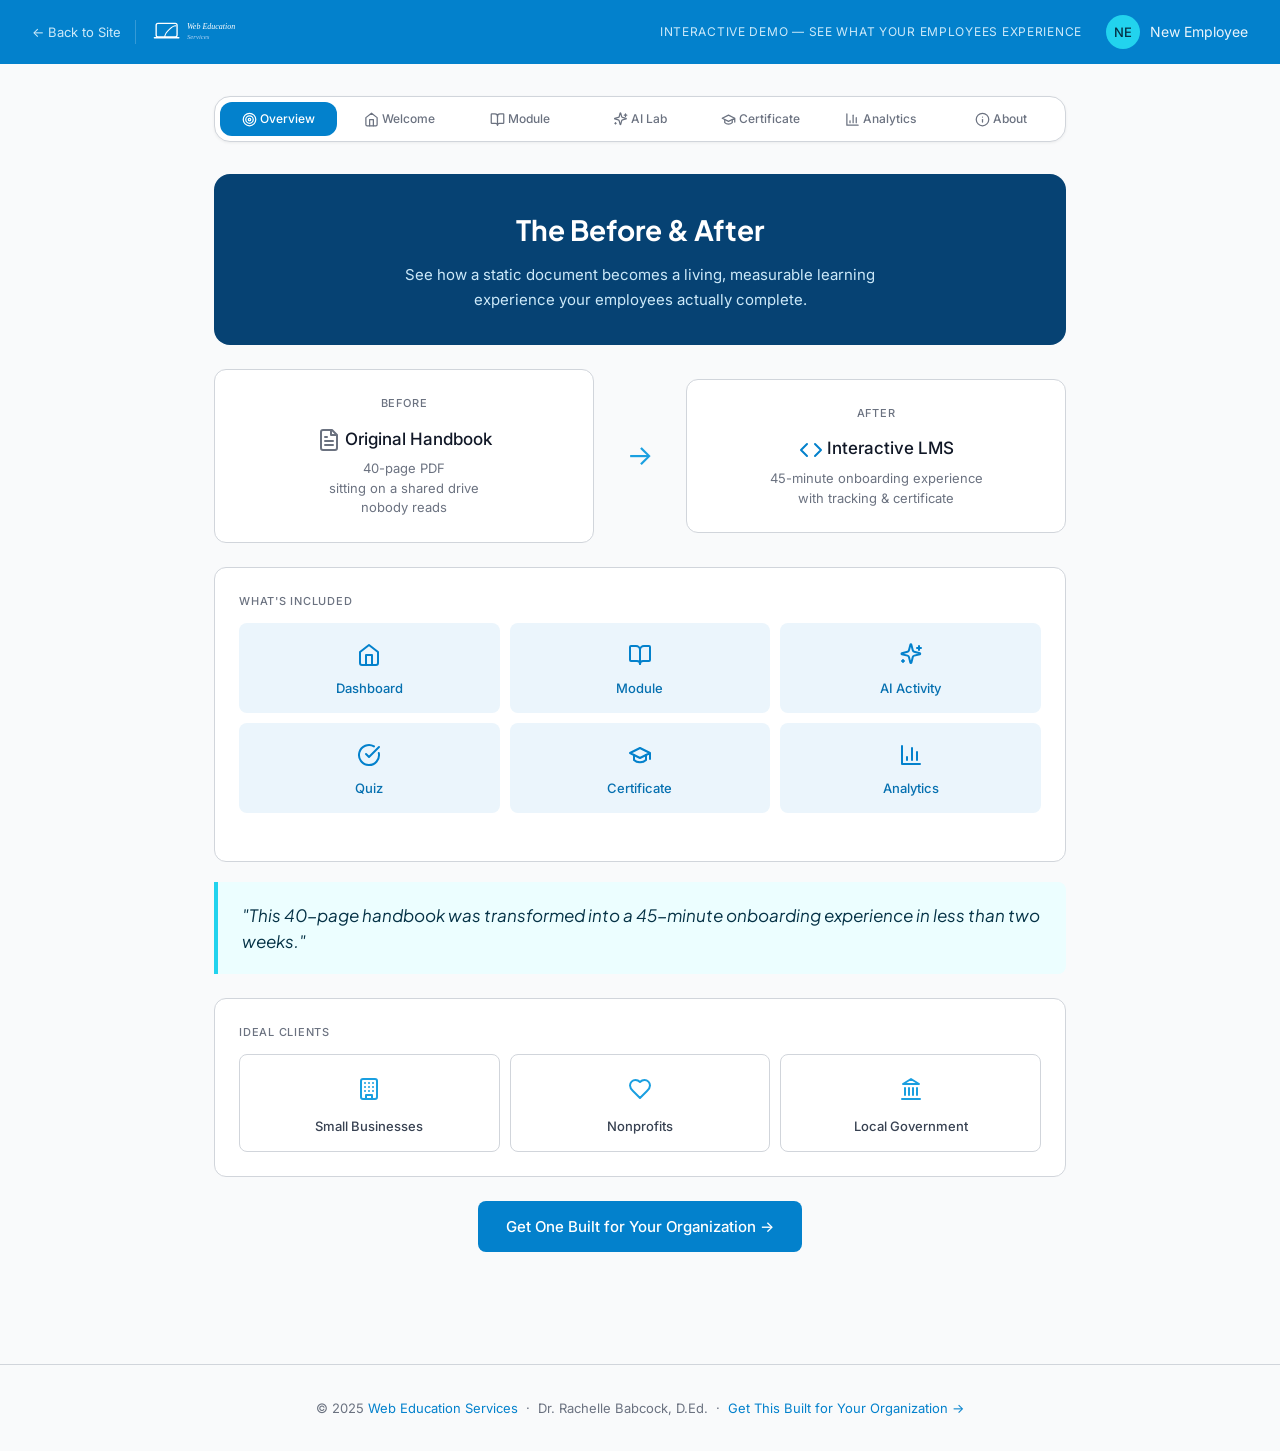
==== commit b3f954ad: "Futuristic theme + swap yellow accent for electric cyan Cutting-edge visual pass inspired by AllenCo" ====
--- a/Websites/webeducationservices/demo.html
+++ b/Websites/webeducationservices/demo.html
@@ -13,10 +13,10 @@
   /* Brand Blue */
   --blue-900:#064273;--blue-800:#0570B0;--blue-700:#0570B0;--blue-600:#0381CC;--blue-500:#1A9FE0;--blue-400:#1A9FE0;
   --blue-200:#CCE9F9;--blue-100:#CCE9F9;--blue-50:#EBF5FC;
-  /* Brand Yellow (legacy amber names remapped) */
-  --yellow-600:#C9A800;--yellow-500:#FDD618;--yellow-400:#FDE04A;--yellow-100:#FEF6CC;--yellow-50:#FFFBE5;
-  --amber-900:#064273;--amber-800:#C9A800;--amber-700:#C9A800;--amber-600:#C9A800;
-  --amber-400:#FDD618;--amber-300:#FDD618;--amber-100:#FDE04A;--amber-50:#FFFBE5;
+  /* Electric Cyan accent (legacy yellow/amber names remapped) */
+  --yellow-600:#0891B2;--yellow-500:#22D3EE;--yellow-400:#67E8F9;--yellow-100:#CFFAFE;--yellow-50:#ECFEFF;
+  --amber-900:#053246;--amber-800:#0891B2;--amber-700:#0891B2;--amber-600:#0E9CC0;
+  --amber-400:#22D3EE;--amber-300:#22D3EE;--amber-100:#67E8F9;--amber-50:#ECFEFF;
   /* Neutrals */
   --gray-900:#111827;--gray-700:#374151;--gray-600:#4B5563;--gray-500:#6B7280;--gray-400:#9CA3AF;
   --gray-300:#D1D5DB;--gray-200:#E5E7EB;--gray-100:#F3F4F6;--gray-50:#F9FAFB;
@@ -858,7 +858,7 @@
   if(accuracy!==null){
     var offset=251.2-(accuracy/100)*251.2;
     donutArc.setAttribute('stroke-dashoffset',offset);
-    donutArc.setAttribute('stroke',accuracy>=70?'#10B981':'#FDD618');
+    donutArc.setAttribute('stroke',accuracy>=70?'#10B981':'#22D3EE');
     donutPct.textContent=accuracy+'%';
   }else{donutArc.setAttribute('stroke-dashoffset',251.2);donutPct.textContent='—';}
 
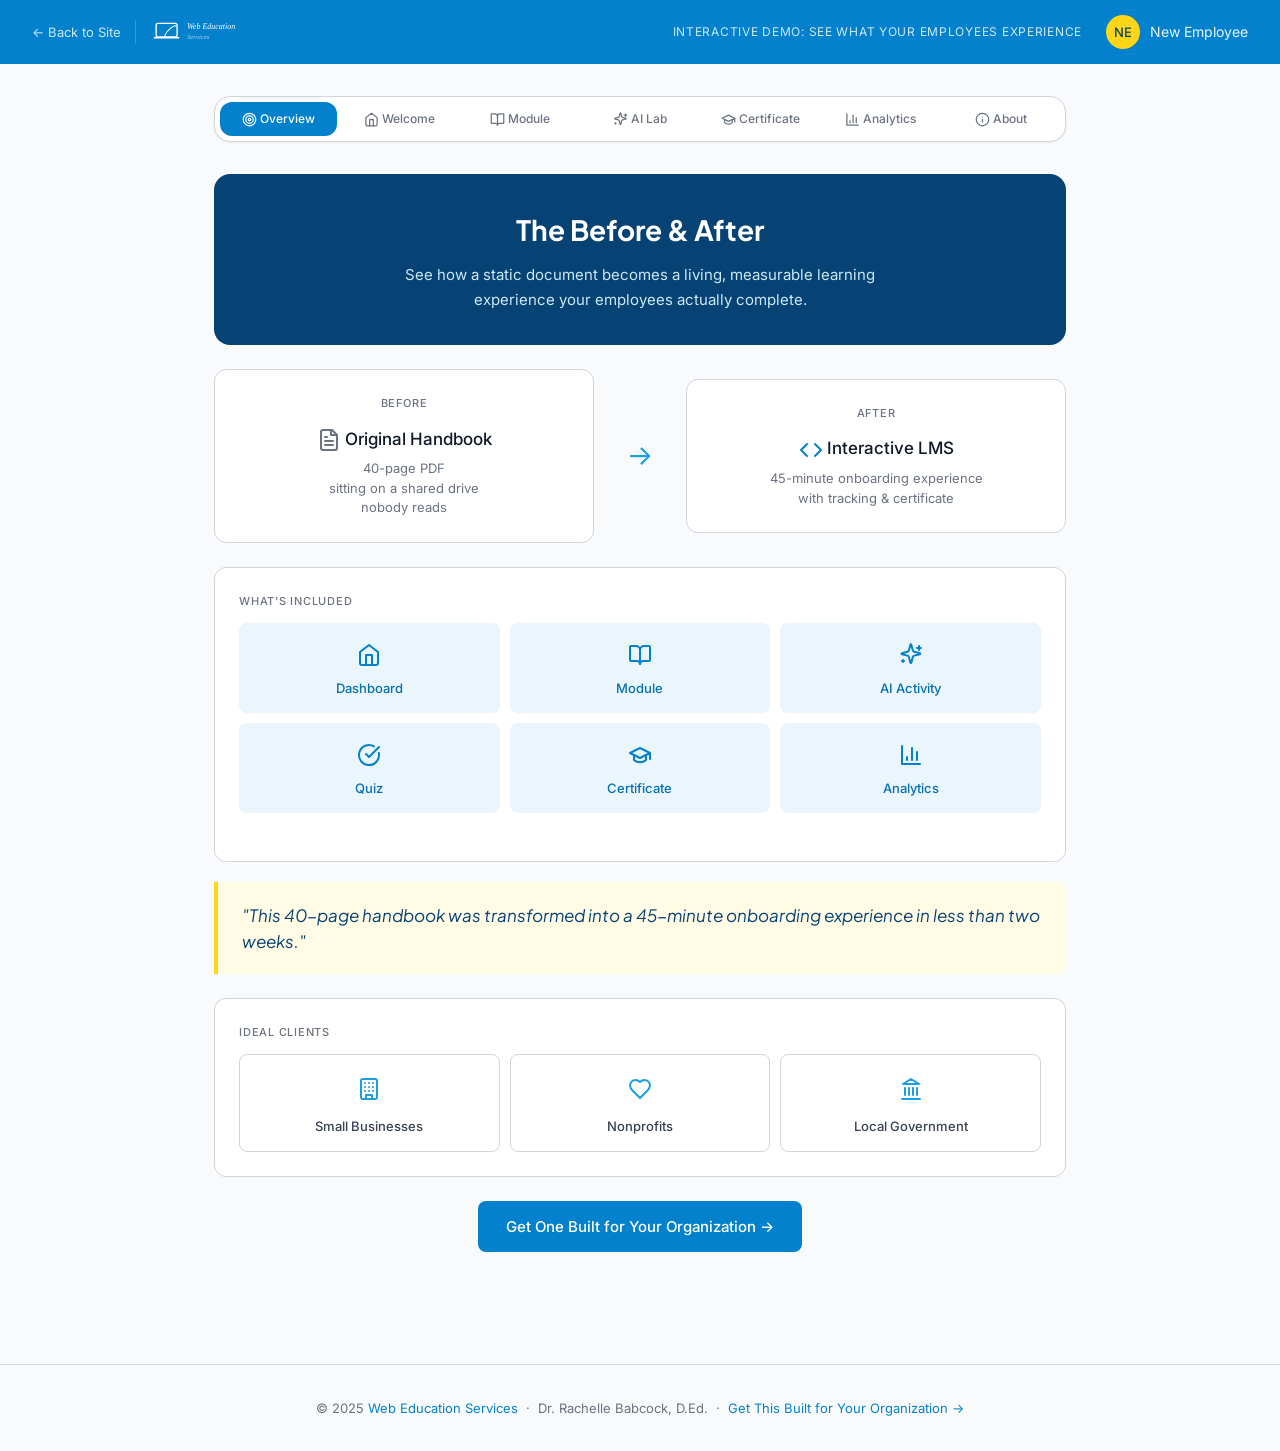
==== commit d9e4c115: "Fix demo.html: revert cyan accent to brand yellow, remove em-dashes Apply the same color revert as i" ====
--- a/Websites/webeducationservices/demo.html
+++ b/Websites/webeducationservices/demo.html
@@ -3,7 +3,7 @@
 <head>
 <meta charset="UTF-8" />
 <meta name="viewport" content="width=device-width, initial-scale=1.0" />
-<title>New Employee Success — Web Education Services</title>
+<title>New Employee Success | Web Education Services</title>
 <link rel="preconnect" href="https://fonts.googleapis.com" />
 <link rel="preconnect" href="https://fonts.gstatic.com" crossorigin />
 <link href="https://fonts.googleapis.com/css2?family=Inter:ital,wght@0,400;0,500;0,600;0,700;1,400&family=Plus+Jakarta+Sans:ital,wght@0,500;0,600;0,700;0,800;1,600;1,700&display=swap" rel="stylesheet" />
@@ -13,10 +13,10 @@
   /* Brand Blue */
   --blue-900:#064273;--blue-800:#0570B0;--blue-700:#0570B0;--blue-600:#0381CC;--blue-500:#1A9FE0;--blue-400:#1A9FE0;
   --blue-200:#CCE9F9;--blue-100:#CCE9F9;--blue-50:#EBF5FC;
-  /* Electric Cyan accent (legacy yellow/amber names remapped) */
-  --yellow-600:#0891B2;--yellow-500:#22D3EE;--yellow-400:#67E8F9;--yellow-100:#CFFAFE;--yellow-50:#ECFEFF;
-  --amber-900:#053246;--amber-800:#0891B2;--amber-700:#0891B2;--amber-600:#0E9CC0;
-  --amber-400:#22D3EE;--amber-300:#22D3EE;--amber-100:#67E8F9;--amber-50:#ECFEFF;
+  /* Brand Yellow accent (legacy amber names remapped) */
+  --yellow-600:#C9A800;--yellow-500:#FDD618;--yellow-400:#FDE04A;--yellow-100:#FEF6CC;--yellow-50:#FFFBE5;
+  --amber-900:#064273;--amber-800:#C9A800;--amber-700:#C9A800;--amber-600:#C9A800;
+  --amber-400:#FDD618;--amber-300:#FDD618;--amber-100:#FDE04A;--amber-50:#FFFBE5;
   /* Neutrals */
   --gray-900:#111827;--gray-700:#374151;--gray-600:#4B5563;--gray-500:#6B7280;--gray-400:#9CA3AF;
   --gray-300:#D1D5DB;--gray-200:#E5E7EB;--gray-100:#F3F4F6;--gray-50:#F9FAFB;
@@ -319,7 +319,7 @@
     </svg>
   </div>
   <div class="nav-right">
-    <div class="nav-portal-label">Interactive Demo — See What Your Employees Experience</div>
+    <div class="nav-portal-label">Interactive Demo: See What Your Employees Experience</div>
     <div class="nav-user">
       <div class="nav-avatar">NE</div>
       <span>New Employee</span>
@@ -346,7 +346,7 @@
     <div style="background:var(--amber-50);border:1px solid var(--amber-100);border-radius:var(--r-lg);padding:1rem 1.5rem;margin-bottom:1.5rem;display:flex;align-items:center;gap:14px;">
       <div style="flex-shrink:0;color:var(--blue-600);"><svg class="ico" width="22" height="22"><use href="#i-eye"/></svg></div>
       <div>
-        <div style="font-size:13px;font-weight:500;color:var(--amber-900);margin-bottom:3px;">You're viewing a live demo — this is what your employees see.</div>
+        <div style="font-size:13px;font-weight:500;color:var(--amber-900);margin-bottom:3px;">You're viewing a live demo. This is what your employees see.</div>
         <div style="font-size:13px;color:var(--amber-800);line-height:1.55;">Click through every tab to experience the full program: an interactive module, AI coaching activity, completion certificate, and real-time analytics dashboard. <a href="index.html#contact" style="color:var(--blue-600);font-weight:500;text-decoration:none;">Want one built for your organization? →</a></div>
       </div>
     </div>
@@ -354,7 +354,7 @@
     <div class="hero">
       <div class="hero-eyebrow">Sample Onboarding Program</div>
       <h1>Welcome to [Your Company Name]!</h1>
-      <p>This is an example of what your new employees experience from day one — an engaging, trackable onboarding program built from your existing handbook or policy documents.</p>
+      <p>This is an example of what your new employees experience from day one: an engaging, trackable onboarding program built from your existing handbook or policy documents.</p>
       <button class="btn-primary" onclick="showTab('module')">Explore the Module →</button>
     </div>
     <div class="dash-grid">
@@ -412,7 +412,7 @@
       </div>
     </div>
     <div class="card">
-      <div class="scenario-label">Scenario 1 — Team Meeting</div>
+      <div class="scenario-label">Scenario 1: Team Meeting</div>
       <div class="scenario-title">Team Meeting Discussion</div>
       <p class="scenario-p">You are attending a team meeting. A coworker repeatedly makes jokes about another employee's accent.</p>
       <div class="scenario-q">What should you do?</div>
@@ -569,7 +569,7 @@
     <div class="analytics-hero">
       <div class="analytics-hero-text">
         <h2>Manager Analytics Dashboard</h2>
-        <p>This is what you see as the employer — real-time insight into every employee's progress, time spent, and knowledge gaps.</p>
+        <p>This is what you see as the employer: real-time insight into every employee's progress, time spent, and knowledge gaps.</p>
         <p style="font-size:12px;color:var(--blue-200);margin-top:.5rem;">Data updates live as employees move through the program. Try the module first to see results populate here.</p>
       </div>
       <div class="analytics-hero-badge">
@@ -580,22 +580,22 @@
     <div class="stat-row">
       <div class="stat-card"><div class="stat-icon"><svg class="ico" width="22" height="22"><use href="#i-clock"/></svg></div><div class="stat-val" id="stat-total-time">0m</div><div class="stat-lbl">Total Time Spent</div></div>
       <div class="stat-card"><div class="stat-icon"><svg class="ico" width="22" height="22"><use href="#i-check-circle"/></svg></div><div class="stat-val" id="stat-sections">0/5</div><div class="stat-lbl">Sections Visited</div></div>
-      <div class="stat-card"><div class="stat-icon"><svg class="ico" width="22" height="22"><use href="#i-target"/></svg></div><div class="stat-val" id="stat-quiz-score">—</div><div class="stat-lbl">Quiz Accuracy</div></div>
+      <div class="stat-card"><div class="stat-icon"><svg class="ico" width="22" height="22"><use href="#i-target"/></svg></div><div class="stat-val" id="stat-quiz-score">-</div><div class="stat-lbl">Quiz Accuracy</div></div>
       <div class="stat-card"><div class="stat-icon"><svg class="ico" width="22" height="22"><use href="#i-zap"/></svg></div><div class="stat-val" id="stat-attempts">0</div><div class="stat-lbl">Wrong Attempts</div></div>
     </div>
     <div class="card">
       <div class="card-label">Section Completion</div>
       <ul class="section-progress-list">
-        <li class="sp-row"><span class="sp-icon"><svg class="ico" width="17" height="17"><use href="#i-home"/></svg></span><span class="sp-label">Dashboard</span><div class="sp-bar-wrap"><div class="sp-bar complete" id="bar-dashboard" style="width:100%"></div></div><span class="sp-time" id="time-dashboard">—</span><span class="sp-status done" id="status-dashboard">Visited</span></li>
-        <li class="sp-row"><span class="sp-icon"><svg class="ico" width="17" height="17"><use href="#i-book"/></svg></span><span class="sp-label">Module</span><div class="sp-bar-wrap"><div class="sp-bar zero" id="bar-module" style="width:0%"></div></div><span class="sp-time" id="time-module">—</span><span class="sp-status todo" id="status-module">Not started</span></li>
-        <li class="sp-row"><span class="sp-icon"><svg class="ico" width="17" height="17"><use href="#i-spark"/></svg></span><span class="sp-label">AI Lab</span><div class="sp-bar-wrap"><div class="sp-bar zero" id="bar-ailab" style="width:0%"></div></div><span class="sp-time" id="time-ailab">—</span><span class="sp-status todo" id="status-ailab">Not started</span></li>
-        <li class="sp-row"><span class="sp-icon"><svg class="ico" width="17" height="17"><use href="#i-grad"/></svg></span><span class="sp-label">Certificate</span><div class="sp-bar-wrap"><div class="sp-bar zero" id="bar-cert" style="width:0%"></div></div><span class="sp-time" id="time-cert">—</span><span class="sp-status todo" id="status-cert">Not started</span></li>
-        <li class="sp-row"><span class="sp-icon"><svg class="ico" width="17" height="17"><use href="#i-briefcase"/></svg></span><span class="sp-label">Portfolio</span><div class="sp-bar-wrap"><div class="sp-bar zero" id="bar-portfolio" style="width:0%"></div></div><span class="sp-time" id="time-portfolio">—</span><span class="sp-status todo" id="status-portfolio">Not started</span></li>
+        <li class="sp-row"><span class="sp-icon"><svg class="ico" width="17" height="17"><use href="#i-home"/></svg></span><span class="sp-label">Dashboard</span><div class="sp-bar-wrap"><div class="sp-bar complete" id="bar-dashboard" style="width:100%"></div></div><span class="sp-time" id="time-dashboard">-</span><span class="sp-status done" id="status-dashboard">Visited</span></li>
+        <li class="sp-row"><span class="sp-icon"><svg class="ico" width="17" height="17"><use href="#i-book"/></svg></span><span class="sp-label">Module</span><div class="sp-bar-wrap"><div class="sp-bar zero" id="bar-module" style="width:0%"></div></div><span class="sp-time" id="time-module">-</span><span class="sp-status todo" id="status-module">Not started</span></li>
+        <li class="sp-row"><span class="sp-icon"><svg class="ico" width="17" height="17"><use href="#i-spark"/></svg></span><span class="sp-label">AI Lab</span><div class="sp-bar-wrap"><div class="sp-bar zero" id="bar-ailab" style="width:0%"></div></div><span class="sp-time" id="time-ailab">-</span><span class="sp-status todo" id="status-ailab">Not started</span></li>
+        <li class="sp-row"><span class="sp-icon"><svg class="ico" width="17" height="17"><use href="#i-grad"/></svg></span><span class="sp-label">Certificate</span><div class="sp-bar-wrap"><div class="sp-bar zero" id="bar-cert" style="width:0%"></div></div><span class="sp-time" id="time-cert">-</span><span class="sp-status todo" id="status-cert">Not started</span></li>
+        <li class="sp-row"><span class="sp-icon"><svg class="ico" width="17" height="17"><use href="#i-briefcase"/></svg></span><span class="sp-label">Portfolio</span><div class="sp-bar-wrap"><div class="sp-bar zero" id="bar-portfolio" style="width:0%"></div></div><span class="sp-time" id="time-portfolio">-</span><span class="sp-status todo" id="status-portfolio">Not started</span></li>
       </ul>
     </div>
     <div class="card">
       <div class="card-label">Time Spent Per Section</div>
-      <p style="font-size:13px;color:var(--gray-500);margin-bottom:1rem;">Sections with longer time may indicate deeper engagement — or areas where the learner needed more time to process.</p>
+      <p style="font-size:13px;color:var(--gray-500);margin-bottom:1rem;">Sections with longer time may indicate deeper engagement, or areas where the learner needed more time to process.</p>
       <ul class="time-bar-list">
         <li class="tb-row"><span class="tb-label"><svg class="ico" width="15" height="15"><use href="#i-home"/></svg> Dashboard</span><div class="tb-bar-wrap"><div class="tb-bar" id="tb-dashboard" style="width:0%"></div></div><span class="tb-val" id="tbv-dashboard">0s</span></li>
         <li class="tb-row"><span class="tb-label"><svg class="ico" width="15" height="15"><use href="#i-book"/></svg> Module</span><div class="tb-bar-wrap"><div class="tb-bar" id="tb-module" style="width:0%"></div></div><span class="tb-val" id="tbv-module">0s</span></li>
@@ -610,7 +610,7 @@
         <div>
           <p style="font-size:13px;color:var(--gray-500);margin-bottom:1rem;">Question-by-question breakdown:</p>
           <ul class="attempt-list" id="attempt-list">
-            <li class="attempt-row" style="color:var(--gray-400);font-style:italic;">No quiz attempts yet — complete the Module to see results here.</li>
+            <li class="attempt-row" style="color:var(--gray-400);font-style:italic;">No quiz attempts yet. Complete the Module to see results here.</li>
           </ul>
         </div>
         <div class="quiz-donut-wrap">
@@ -620,20 +620,20 @@
               stroke-dasharray="251.2" id="donut-arc"
               stroke-dashoffset="251.2" stroke-linecap="round" style="transition:stroke-dashoffset 1s ease"/>
           </svg>
-          <div class="donut-label" id="donut-pct">—</div>
+          <div class="donut-label" id="donut-pct">-</div>
           <div class="donut-sub">Quiz accuracy</div>
         </div>
       </div>
     </div>
     <div class="card">
-      <div class="card-label">Where the Learner Struggled — Automatic Flags for Managers</div>
-      <p style="font-size:13px;color:var(--gray-500);margin-bottom:1rem;">These plain-English insights are generated automatically. No grading required — the system tells you exactly what follow-up conversation to have.</p>
+      <div class="card-label">Where the Learner Struggled: Automatic Flags for Managers</div>
+      <p style="font-size:13px;color:var(--gray-500);margin-bottom:1rem;">These plain-English insights are generated automatically. No grading required. The system tells you exactly what follow-up conversation to have.</p>
       <div class="struggle-grid" id="struggle-grid">
         <div class="struggle-card info"><h4><svg class="ico" width="17" height="17"><use href="#i-clip"/></svg> Nothing flagged yet</h4><p>Complete the module activities to see automatic struggle insights populate here.</p></div>
       </div>
     </div>
     <div style="display:flex;align-items:center;justify-content:space-between;margin-top:.5rem;">
-      <p style="font-size:13px;color:var(--gray-500);">Analytics reset when you refresh — just like a fresh employee session would start clean.</p>
+      <p style="font-size:13px;color:var(--gray-500);">Analytics reset when you refresh, just like a fresh employee session would start clean.</p>
       <button class="reset-btn" onclick="resetAnalytics()"><svg class="ico"><use href="#i-trash"/></svg> Reset Data</button>
     </div>
   </div>
@@ -644,8 +644,8 @@
       <div style="position:absolute;top:-40px;right:-40px;width:200px;height:200px;border-radius:50%;background:rgba(255,255,255,.05);"></div>
       <div style="position:absolute;bottom:-60px;left:-30px;width:240px;height:240px;border-radius:50%;background:rgba(255,255,255,.04);"></div>
       <div style="display:inline-block;font-size:11px;font-weight:500;letter-spacing:.08em;text-transform:uppercase;color:var(--blue-100);background:rgba(255,255,255,.12);padding:4px 14px;border-radius:20px;margin-bottom:1rem;">Web Education Services</div>
-      <h1 style="font-family:var(--font-serif);font-size:30px;color:var(--white);margin-bottom:.75rem;line-height:1.25;position:relative;z-index:1;">What You Just Experienced —<br>Built for Your Organization</h1>
-      <p style="font-size:15px;color:var(--blue-100);max-width:500px;margin:0 auto 1.5rem;line-height:1.7;position:relative;z-index:1;">Most employee handbooks collect dust on a shared drive. Dr. Rachelle Babcock transforms your existing policies and culture docs into an engaging, trackable onboarding experience like this one — custom-built for your team, delivered in under two weeks.</p>
+      <h1 style="font-family:var(--font-serif);font-size:30px;color:var(--white);margin-bottom:.75rem;line-height:1.25;position:relative;z-index:1;">What You Just Experienced,<br>Built for Your Organization</h1>
+      <p style="font-size:15px;color:var(--blue-100);max-width:500px;margin:0 auto 1.5rem;line-height:1.7;position:relative;z-index:1;">Most employee handbooks collect dust on a shared drive. Dr. Rachelle Babcock transforms your existing policies and culture docs into an engaging, trackable onboarding experience like this one, custom-built for your team, delivered in under two weeks.</p>
       <div style="display:inline-flex;gap:1rem;flex-wrap:wrap;justify-content:center;position:relative;z-index:1;">
         <div style="background:rgba(255,255,255,.12);border-radius:var(--r-md);padding:10px 20px;font-size:14px;color:var(--white);display:inline-flex;align-items:center;gap:7px;"><svg class="ico" width="16" height="16"><use href="#i-clock"/></svg> 45-minute experience</div>
         <div style="background:rgba(255,255,255,.12);border-radius:var(--r-md);padding:10px 20px;font-size:14px;color:var(--white);display:inline-flex;align-items:center;gap:7px;"><svg class="ico" width="16" height="16"><use href="#i-device"/></svg> Works in any browser</div>
@@ -658,11 +658,11 @@
       <div style="display:grid;grid-template-columns:1fr 1fr;gap:1rem;">
         <div style="display:flex;gap:12px;align-items:flex-start;padding:1rem;background:var(--blue-50);border-radius:var(--r-lg);">
           <div style="flex-shrink:0;color:var(--green-500);"><svg class="ico" width="20" height="20"><use href="#i-check-circle"/></svg></div>
-          <div><div style="font-size:14px;font-weight:500;color:var(--blue-900);margin-bottom:3px;">Simple, affordable hosting</div><div style="font-size:13px;color:var(--blue-800);line-height:1.55;">No expensive LMS subscriptions. Your program is hosted for a low monthly fee that includes IT support — so if something breaks, you have someone to call.</div></div>
+          <div><div style="font-size:14px;font-weight:500;color:var(--blue-900);margin-bottom:3px;">Simple, affordable hosting</div><div style="font-size:13px;color:var(--blue-800);line-height:1.55;">No expensive LMS subscriptions. Your program is hosted for a low monthly fee that includes IT support, so if something breaks, you have someone to call.</div></div>
         </div>
         <div style="display:flex;gap:12px;align-items:flex-start;padding:1rem;background:var(--blue-50);border-radius:var(--r-lg);">
           <div style="flex-shrink:0;color:var(--green-500);"><svg class="ico" width="20" height="20"><use href="#i-check-circle"/></svg></div>
-          <div><div style="font-size:14px;font-weight:500;color:var(--blue-900);margin-bottom:3px;">Built from your existing content</div><div style="font-size:13px;color:var(--blue-800);line-height:1.55;">We start with your handbook or policy docs — you don't write anything new. We do the heavy lifting.</div></div>
+          <div><div style="font-size:14px;font-weight:500;color:var(--blue-900);margin-bottom:3px;">Built from your existing content</div><div style="font-size:13px;color:var(--blue-800);line-height:1.55;">We start with your handbook or policy docs. You don't write anything new. We do the heavy lifting.</div></div>
         </div>
         <div style="display:flex;gap:12px;align-items:flex-start;padding:1rem;background:var(--blue-50);border-radius:var(--r-lg);">
           <div style="flex-shrink:0;color:var(--green-500);"><svg class="ico" width="20" height="20"><use href="#i-check-circle"/></svg></div>
@@ -670,7 +670,7 @@
         </div>
         <div style="display:flex;gap:12px;align-items:flex-start;padding:1rem;background:var(--blue-50);border-radius:var(--r-lg);">
           <div style="flex-shrink:0;color:var(--green-500);"><svg class="ico" width="20" height="20"><use href="#i-check-circle"/></svg></div>
-          <div><div style="font-size:14px;font-weight:500;color:var(--blue-900);margin-bottom:3px;">Fully branded to your organization</div><div style="font-size:13px;color:var(--blue-800);line-height:1.55;">Your logo, your colors, your company name throughout — so it feels like yours, not a template.</div></div>
+          <div><div style="font-size:14px;font-weight:500;color:var(--blue-900);margin-bottom:3px;">Fully branded to your organization</div><div style="font-size:13px;color:var(--blue-800);line-height:1.55;">Your logo, your colors, your company name throughout, so it feels like yours, not a template.</div></div>
         </div>
       </div>
     </div>
@@ -678,7 +678,7 @@
     <div style="background:var(--amber-50);border:1px solid var(--amber-100);border-radius:var(--r-xl);padding:2rem;text-align:center;">
       <div style="font-size:11px;font-weight:500;letter-spacing:.08em;text-transform:uppercase;color:var(--amber-600);margin-bottom:.75rem;">Ready to get started?</div>
       <h2 style="font-family:var(--font-serif);font-size:24px;color:var(--amber-900);margin-bottom:.75rem;">Let's transform your onboarding</h2>
-      <p style="font-size:15px;color:var(--amber-800);max-width:460px;margin:0 auto 1.5rem;line-height:1.7;">Send us your existing handbook or onboarding notes — and we'll turn them into an experience like this one, custom-built for your organisation.</p>
+      <p style="font-size:15px;color:var(--amber-800);max-width:460px;margin:0 auto 1.5rem;line-height:1.7;">Send us your existing handbook or onboarding notes, and we'll turn them into an experience like this one, custom-built for your organisation.</p>
       <a href="index.html#contact" style="display:inline-flex;align-items:center;gap:8px;padding:13px 28px;background:var(--blue-600);color:var(--white);border-radius:var(--r-md);font-size:15px;font-weight:500;text-decoration:none;" onmouseover="this.style.background='var(--blue-800)'" onmouseout="this.style.background='var(--blue-600)'">Get in Touch →</a>
     </div>
   </div>
@@ -737,7 +737,7 @@
   el.classList.add(type);
   var fb=document.getElementById('kc-fb');
   fb.className='feedback-box show '+type;
-  fb.innerHTML=type==='correct'?'<svg class="ico" width="18" height="18" style="vertical-align:-4px;color:var(--green-500)"><use href="#i-check-circle"></use></svg> <strong>Correct!</strong> Active listening shows respect for diverse perspectives and is a key element of an inclusive workplace.':'<svg class="ico" width="18" height="18" style="vertical-align:-4px;color:var(--red-400)"><use href="#i-x-circle"></use></svg> <strong>Incorrect.</strong> Option B — listening actively to different viewpoints — is the respectful behavior.';
+  fb.innerHTML=type==='correct'?'<svg class="ico" width="18" height="18" style="vertical-align:-4px;color:var(--green-500)"><use href="#i-check-circle"></use></svg> <strong>Correct!</strong> Active listening shows respect for diverse perspectives and is a key element of an inclusive workplace.':'<svg class="ico" width="18" height="18" style="vertical-align:-4px;color:var(--red-400)"><use href="#i-x-circle"></use></svg> <strong>Incorrect.</strong> Option B, listening actively to different viewpoints, is the respectful behavior.';
   analytics.quizAttempts.push({question:'Knowledge Check',result:type,answer:el.innerText.trim().replace(/^[A-D]\s+/,'')});
   if(type==='correct')kcLocked=true;
 }
@@ -825,7 +825,7 @@
   document.getElementById('overall-pct').textContent=overallPct+'%';
   document.getElementById('stat-total-time').textContent=fmtTime(totalSec);
   document.getElementById('stat-sections').textContent=visitedCount+'/5';
-  document.getElementById('stat-quiz-score').textContent=accuracy!==null?accuracy+'%':'—';
+  document.getElementById('stat-quiz-score').textContent=accuracy!==null?accuracy+'%':'-';
   document.getElementById('stat-attempts').textContent=wrongs+analytics.dragErrors;
 
   sections.forEach(function(s){
@@ -834,7 +834,7 @@
     var status=document.getElementById('status-'+s);
     var timeEl=document.getElementById('time-'+s);
     var sec=analytics.timeSpent[s]||0;
-    timeEl.textContent=sec>0?fmtTime(sec):'—';
+    timeEl.textContent=sec>0?fmtTime(sec):'-';
     bar.style.width=pct+'%';
     bar.className='sp-bar '+(pct===100?'complete':pct>0?'partial':'zero');
     if(!analytics.visited[s]){status.textContent='Not started';status.className='sp-status todo';}
@@ -858,24 +858,24 @@
   if(accuracy!==null){
     var offset=251.2-(accuracy/100)*251.2;
     donutArc.setAttribute('stroke-dashoffset',offset);
-    donutArc.setAttribute('stroke',accuracy>=70?'#10B981':'#22D3EE');
+    donutArc.setAttribute('stroke',accuracy>=70?'#10B981':'#FDD618');
     donutPct.textContent=accuracy+'%';
-  }else{donutArc.setAttribute('stroke-dashoffset',251.2);donutPct.textContent='—';}
+  }else{donutArc.setAttribute('stroke-dashoffset',251.2);donutPct.textContent='-';}
 
   var al=document.getElementById('attempt-list');
-  if(attempts.length===0){al.innerHTML='<li class="attempt-row" style="color:var(--gray-400);font-style:italic;">No quiz attempts yet — complete the Module to see results here.</li>';}
+  if(attempts.length===0){al.innerHTML='<li class="attempt-row" style="color:var(--gray-400);font-style:italic;">No quiz attempts yet. Complete the Module to see results here.</li>';}
   else{al.innerHTML=attempts.map(function(a){return'<li class="attempt-row"><span class="attempt-badge '+(a.result==='correct'?'pass':'fail')+'">'+(a.result==='correct'?'✓ Correct':'✗ Wrong')+'</span><span style="flex:1"><strong>'+a.question+'</strong><br><span style="font-size:13px;color:var(--gray-500);">'+a.answer.substring(0,60)+'</span></span></li>';}).join('');}
 
   var insights=[];
   var s1Wrong=attempts.filter(a=>a.question.includes('Team Meeting')&&a.result==='wrong').length;
   var kcWrong=attempts.filter(a=>a.question.includes('Knowledge')&&a.result==='wrong').length;
-  if(s1Wrong>=2)insights.push({cls:'warn',icon:'<svg class="ico" width="16" height="16" style="vertical-align:-3px"><use href="#i-alert"></use></svg>',title:'Scenario 1 — Multiple wrong attempts',body:'Tried '+s1Wrong+' incorrect answers. May benefit from re-reading the Open Door Policy.'});
-  else if(s1Wrong===1)insights.push({cls:'warn',icon:'<svg class="ico" width="16" height="16" style="vertical-align:-3px"><use href="#i-bulb"></use></svg>',title:'Scenario 1 — One wrong attempt',body:'Got there on the second try. Consider reviewing workplace reporting channels.'});
-  else if(attempts.some(a=>a.question.includes('Team Meeting')&&a.result==='correct'))insights.push({cls:'ok',icon:'<svg class="ico" width="16" height="16" style="vertical-align:-3px"><use href="#i-check-circle"></use></svg>',title:'Scenario 1 — Answered correctly first try',body:'Strong understanding of appropriate reporting procedures.'});
-  if(kcWrong>=1)insights.push({cls:'warn',icon:'<svg class="ico" width="16" height="16" style="vertical-align:-3px"><use href="#i-alert"></use></svg>',title:'Knowledge check — Incorrect answer selected',body:'The section on active listening may be worth revisiting.'});
-  else if(attempts.some(a=>a.question.includes('Knowledge')&&a.result==='correct'))insights.push({cls:'ok',icon:'<svg class="ico" width="16" height="16" style="vertical-align:-3px"><use href="#i-check-circle"></use></svg>',title:'Knowledge check — Passed first try',body:'Correctly identified active listening as a respectful workplace behavior.'});
-  if(analytics.dragErrors>3)insights.push({cls:'warn',icon:'<svg class="ico" width="16" height="16" style="vertical-align:-3px"><use href="#i-shuffle"></use></svg>',title:'Drag & drop — '+analytics.dragErrors+' misplacements',body:'Several items placed in the wrong category. May need more clarity on respectful vs. non-respectful behaviors.'});
-  else if(analytics.dragDone&&analytics.dragErrors<=1)insights.push({cls:'ok',icon:'<svg class="ico" width="16" height="16" style="vertical-align:-3px"><use href="#i-check-circle"></use></svg>',title:'Drag & drop — Completed accurately',body:'Sorted behaviors into correct categories with minimal errors.'});
+  if(s1Wrong>=2)insights.push({cls:'warn',icon:'<svg class="ico" width="16" height="16" style="vertical-align:-3px"><use href="#i-alert"></use></svg>',title:'Scenario 1: Multiple wrong attempts',body:'Tried '+s1Wrong+' incorrect answers. May benefit from re-reading the Open Door Policy.'});
+  else if(s1Wrong===1)insights.push({cls:'warn',icon:'<svg class="ico" width="16" height="16" style="vertical-align:-3px"><use href="#i-bulb"></use></svg>',title:'Scenario 1: One wrong attempt',body:'Got there on the second try. Consider reviewing workplace reporting channels.'});
+  else if(attempts.some(a=>a.question.includes('Team Meeting')&&a.result==='correct'))insights.push({cls:'ok',icon:'<svg class="ico" width="16" height="16" style="vertical-align:-3px"><use href="#i-check-circle"></use></svg>',title:'Scenario 1: Answered correctly first try',body:'Strong understanding of appropriate reporting procedures.'});
+  if(kcWrong>=1)insights.push({cls:'warn',icon:'<svg class="ico" width="16" height="16" style="vertical-align:-3px"><use href="#i-alert"></use></svg>',title:'Knowledge check: Incorrect answer selected',body:'The section on active listening may be worth revisiting.'});
+  else if(attempts.some(a=>a.question.includes('Knowledge')&&a.result==='correct'))insights.push({cls:'ok',icon:'<svg class="ico" width="16" height="16" style="vertical-align:-3px"><use href="#i-check-circle"></use></svg>',title:'Knowledge check: Passed first try',body:'Correctly identified active listening as a respectful workplace behavior.'});
+  if(analytics.dragErrors>3)insights.push({cls:'warn',icon:'<svg class="ico" width="16" height="16" style="vertical-align:-3px"><use href="#i-shuffle"></use></svg>',title:'Drag & drop: '+analytics.dragErrors+' misplacements',body:'Several items placed in the wrong category. May need more clarity on respectful vs. non-respectful behaviors.'});
+  else if(analytics.dragDone&&analytics.dragErrors<=1)insights.push({cls:'ok',icon:'<svg class="ico" width="16" height="16" style="vertical-align:-3px"><use href="#i-check-circle"></use></svg>',title:'Drag & drop: Completed accurately',body:'Sorted behaviors into correct categories with minimal errors.'});
   if(!analytics.reflectionDone.module&&analytics.visited.module)insights.push({cls:'warn',icon:'<svg class="ico" width="16" height="16" style="vertical-align:-3px"><use href="#i-pen"></use></svg>',title:'Reflection not completed',body:'The module reflection was skipped. Encourage the learner to complete it.'});
   if(insights.length===0)document.getElementById('struggle-grid').innerHTML='<div class="struggle-card info"><h4><svg class="ico" width="16" height="16" style="vertical-align:-3px"><use href="#i-clip"></use></svg> Nothing flagged yet</h4><p>Complete the module activities to see personalised struggle insights here.</p></div>';
   else document.getElementById('struggle-grid').innerHTML=insights.map(function(i){return'<div class="struggle-card '+i.cls+'"><h4>'+i.icon+' '+i.title+'</h4><p>'+i.body+'</p></div>';}).join('');
